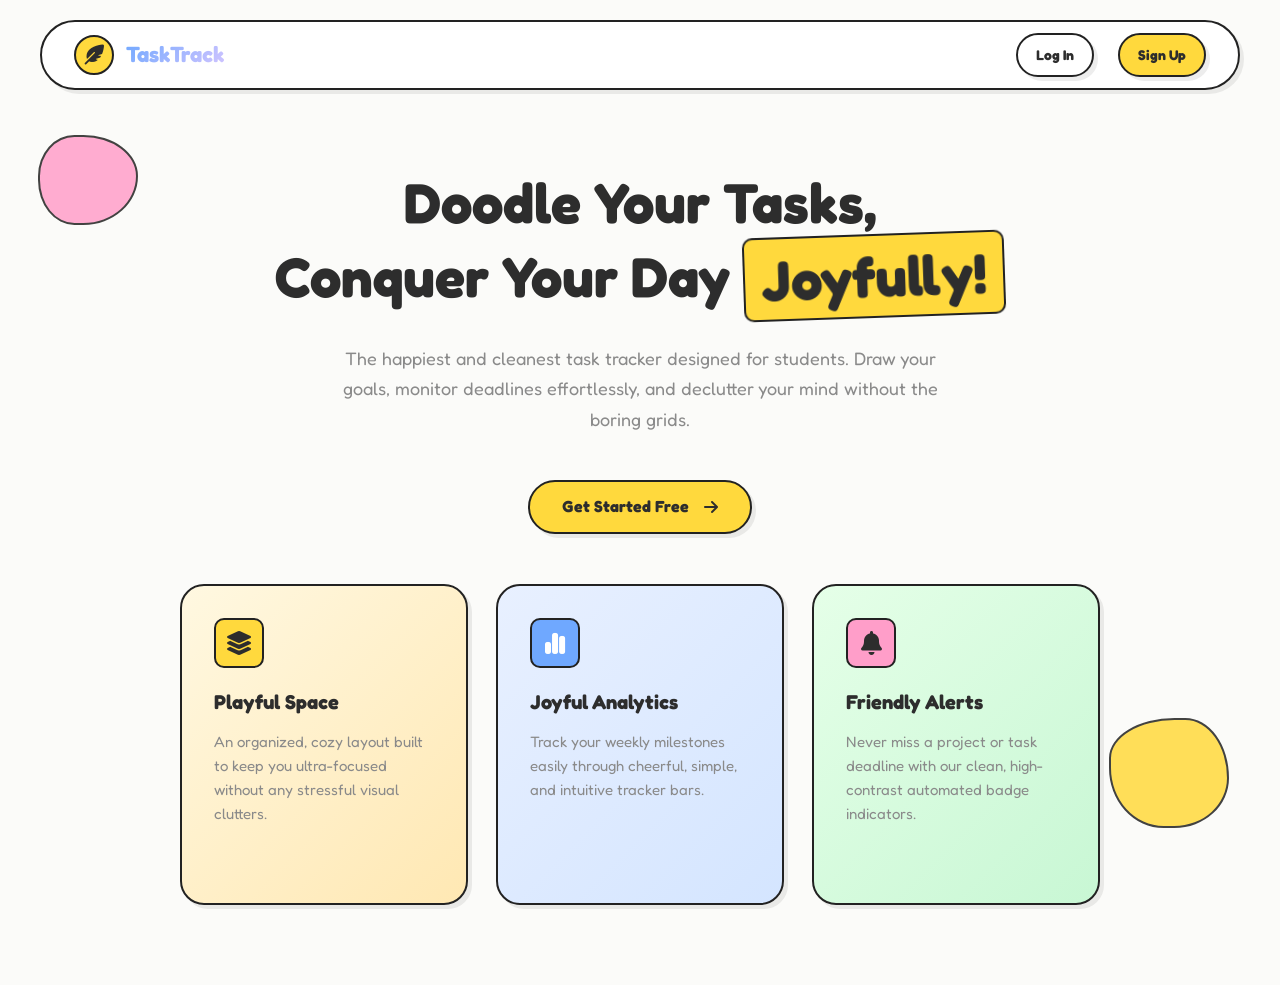
==== frontend/pages/index.html @ 994b0d19 "frontend" ====
<!DOCTYPE html>
<html lang="en">
<head>
    <meta charset="UTF-8">
    <meta name="viewport" content="width=device-width, initial-scale=1.0">
    <title>TaskTrack - Doodle Your Tasks!</title>
    <link rel="stylesheet" href="../css/style.css">
    <link rel="stylesheet" href="https://cdnjs.cloudflare.com/ajax/libs/font-awesome/6.4.0/css/all.min.css">
</head>
<body>

    <div class="bg-blob blob-1"></div>
    <div class="bg-blob blob-2"></div>

    <nav class="public-navbar">
        <a href="index.html" class="logo-container">
            <div class="logo-mark"><i class="fa-solid fa-feather-pointed"></i></div>
            <span class="logo-text">TaskTrack</span>
        </a>
        <div class="nav-right">
            <a href="login.html" class="btn btn-secondary" style="height: 44px; padding: 0 18px; font-size: 14px;">Log In</a>
            <a href="register.html" class="btn btn-primary" style="height: 44px; padding: 0 18px; font-size: 14px;">Sign Up</a>
        </div>
    </nav>

    <main class="hero-landing">
        <h1>Doodle Your Tasks,<br>Conquer Your Day <span>Joyfully!</span></h1>
        <p>The happiest and cleanest task tracker designed for students. Draw your goals, monitor deadlines effortlessly, and declutter your mind without the boring grids.</p>
        
        <a href="register.html" class="btn btn-primary" style="font-size: 16px; padding: 0 32px; height: 54px;">Get Started Free <i class="fa-solid fa-arrow-right" style="margin-left: 5px;"></i></a>

        <div class="features-grid">
            <div class="glass-container feature-box">
                <div class="icon" style="background: var(--accent-yellow);"><i class="fa-solid fa-layer-group"></i></div>
                <h3>Playful Space</h3>
                <p>An organized, cozy layout built to keep you ultra-focused without any stressful visual clutters.</p>
            </div>
            <div class="glass-container feature-box">
                <div class="icon" style="background: var(--accent-blue); color: white;"><i class="fa-solid fa-chart-simple"></i></div>
                <h3>Joyful Analytics</h3>
                <p>Track your weekly milestones easily through cheerful, simple, and intuitive tracker bars.</p>
            </div>
            <div class="glass-container feature-box">
                <div class="icon" style="background: var(--accent-pink);"><i class="fa-solid fa-bell"></i></div>
                <h3>Friendly Alerts</h3>
                <p>Never miss a project or task deadline with our clean, high-contrast automated badge indicators.</p>
            </div>
        </div>
    </main>

</body>
</html>
---- frontend/css/style.css ----
/* ==========================================================================
   TASKTRACK - SOFT & CLEAN DOODLE DESIGN SYSTEM
   ========================================================================== */
@import url('https://fonts.googleapis.com/css2?family=Fredoka:wght@400;500;600;700&display=swap');

*, *::before, *::after {
    box-sizing: border-box;
    margin: 0;
    padding: 0;
}

:root {
    /* Background - Clean Paper Aesthetic */
    --bg-main: #FBFBF9;          
    --stroke-dark: #222222;
    
    /* Pastel Color Palette - Cheerful & Soft */
    --accent-yellow: #FFD93D;    
    --accent-blue: #6FA8FF;      
    --accent-pink: #FF9EC9;      
    --accent-green: #95E8B7;     
    --accent-purple: #D4C5FF;
    --accent-peach: #FFCBA4;

    /* Text Colors */
    --text-main: #2D2D2D;
    --text-muted: #8A8A8A;
    --text-white: #FFFFFF;
    
    /* Design Tokens */
    --doodle-border: 2px solid #222222;
    --soft-shadow: 4px 4px 0px rgba(34, 34, 34, 0.08);
    --hover-shadow: 6px 6px 0px rgba(34, 34, 34, 0.12);
    --active-shadow: 1px 1px 0px rgba(34, 34, 34, 0.15);
    
    /* Spacing & Radius */
    --radius-pill: 50px;
    --radius-lg: 24px;
    --radius-md: 16px;
    --radius-sm: 10px;
    --transition: all 0.3s cubic-bezier(0.175, 0.885, 0.32, 1.275);
}

body {
    font-family: 'Fredoka', sans-serif;
    background-color: var(--bg-main);
    color: var(--text-main);
    min-height: 100vh;
    display: flex;
    flex-direction: column;
    overflow-x: hidden;
    line-height: 1.6;
}

/* Glass Container - Doodle Card */
.glass-container {
    background: #FFFFFF;
    border: var(--doodle-border);
    box-shadow: var(--soft-shadow);
    border-radius: var(--radius-lg);
    transition: var(--transition);
}

/* Background Blobs - Decorative Organic Shapes */
.bg-blob {
    position: fixed;
    border: var(--doodle-border);
    z-index: -1;
    opacity: 0.85;
    animation: floatDoodle 12s infinite alternate ease-in-out;
}
.blob-1 {
    width: 100px; height: 90px; background: var(--accent-pink);
    border-radius: 40% 60% 60% 40% / 50% 50% 60% 55%;
    top: 15%; left: 3%;
}
.blob-2 {
    width: 120px; height: 110px; background: var(--accent-yellow);
    border-radius: 60% 40% 50% 50% / 40% 60% 50% 60%;
    bottom: 8%; right: 4%;
    animation-delay: -5s;
}

@keyframes floatDoodle {
    0% { transform: translateY(0) rotate(0deg) scale(1); }
    100% { transform: translateY(-20px) rotate(8deg) scale(1.05); }
}

/* ==========================================================================
   NAVBAR - Clean Floating Style
   ========================================================================== */
.saas-navbar, .public-navbar {
    margin: 20px 40px 0 40px;
    height: 70px;
    padding: 0 32px;
    background: #FFFFFF;
    border: var(--doodle-border);
    border-radius: var(--radius-pill);
    box-shadow: var(--soft-shadow);
    display: flex;
    align-items: center;
    justify-content: space-between;
    position: relative;
    z-index: 100;
    gap: 30px;
}

.logo-container {
    display: flex;
    align-items: center;
    gap: 12px;
    text-decoration: none;
    color: var(--text-main);
    flex-shrink: 0;
}
.logo-mark {
    width: 40px; height: 40px;
    background: var(--accent-yellow);
    border: var(--doodle-border);
    border-radius: 50%;
    display: flex;
    align-items: center;
    justify-content: center;
    font-size: 20px;
    transition: var(--transition);
}
.logo-container:hover .logo-mark { transform: rotate(-10deg) scale(1.05); }
.logo-text { 
    font-size: 22px; 
    font-weight: 700; 
    color: var(--accent-blue);
    background: linear-gradient(135deg, var(--accent-blue), var(--accent-purple));
    background-clip: text;
    -webkit-background-clip: text;
    -webkit-text-fill-color: transparent;
}

.nav-right {
    display: flex;
    align-items: center;
    gap: 24px;
    margin-left: auto;
}

.nav-text-link {
    text-decoration: none;
    color: var(--text-main);
    font-size: 14px;
    font-weight: 600;
    display: flex;
    align-items: center;
    gap: 8px;
    padding: 10px 16px;
    border-radius: var(--radius-md);
    transition: var(--transition);
    border: none;
    background: transparent;
    cursor: pointer;
}
.nav-text-link:hover {
    background: #F5F4F0;
    color: var(--accent-blue);
}

.nav-links-list {
    display: flex;
    list-style: none;
    gap: 8px;
    background: #F5F4F0;
    padding: 6px;
    border-radius: var(--radius-pill);
    border: var(--doodle-border);
}
.nav-link-item a {
    text-decoration: none;
    color: var(--text-main);
    font-size: 14px;
    font-weight: 600;
    padding: 10px 20px;
    border-radius: var(--radius-pill);
    transition: var(--transition);
    display: flex;
    align-items: center;
    gap: 8px;
}
.nav-link-item.active a {
    background: var(--accent-blue);
    color: var(--text-white);
    box-shadow: 2px 2px 0px rgba(34, 34, 34, 0.1);
}
.nav-link-item a:hover:not(.active) { 
    background: rgba(34, 34, 34, 0.05); 
}

/* Action Icons */
.action-icon-btn {
    width: 40px;
    height: 40px;
    border: var(--doodle-border);
    border-radius: var(--radius-md);
    display: flex;
    align-items: center;
    justify-content: center;
    cursor: pointer;
    background: #FFF;
    transition: var(--transition);
    position: relative;
    font-size: 16px;
}
.action-icon-btn:hover { 
    background: #F5F4F0;
    box-shadow: 2px 2px 0px rgba(34, 34, 34, 0.08);
}
.notification-dot {
    width: 8px;
    height: 8px;
    background: var(--accent-pink);
    border-radius: 50%;
    position: absolute;
    top: 6px;
    right: 6px;
    border: 1px solid #FFF;
}

/* ==========================================================================
   HERO LANDING PAGE
   ========================================================================== */
.hero-landing {
    flex: 1;
    display: flex;
    flex-direction: column;
    align-items: center;
    justify-content: center;
    text-align: center;
    padding: 80px 40px;
    max-width: 1000px;
    margin: 0 auto;
}
.hero-landing h1 {
    font-size: 56px;
    font-weight: 700;
    line-height: 1.15;
    margin-bottom: 24px;
    color: var(--text-main);
}
.hero-landing h1 span {
    background: var(--accent-yellow);
    padding: 8px 16px;
    border-radius: var(--radius-sm);
    border: var(--doodle-border);
    display: inline-block;
    transform: rotate(-2deg);
    transition: var(--transition);
}
.hero-landing h1 span:hover { transform: rotate(0deg) scale(1.05); }
.hero-landing p {
    font-size: 18px;
    color: var(--text-muted);
    max-width: 620px;
    margin-bottom: 45px;
    line-height: 1.7;
}

.features-grid {
    display: grid;
    grid-template-columns: repeat(3, 1fr);
    gap: 28px;
    width: 100%;
    margin-top: 50px;
}
.feature-box {
    padding: 32px;
    text-align: left;
    border-radius: var(--radius-lg);
    border: var(--doodle-border);
    transition: var(--transition);
}
.feature-box:nth-child(1) { background: linear-gradient(135deg, #FFF8E1 0%, #FFE8B3 100%); }
.feature-box:nth-child(2) { background: linear-gradient(135deg, #E8F0FF 0%, #D4E5FF 100%); }
.feature-box:nth-child(3) { background: linear-gradient(135deg, #E5FFE8 0%, #C8F7D4 100%); }

.feature-box:hover {
    transform: translateY(-6px);
    box-shadow: 6px 6px 0px rgba(34, 34, 34, 0.12);
}

.feature-box .icon {
    width: 50px;
    height: 50px;
    background: #FFF;
    border: var(--doodle-border);
    border-radius: var(--radius-sm);
    display: flex;
    align-items: center;
    justify-content: center;
    font-size: 24px;
    margin-bottom: 18px;
}
.feature-box h3 {
    font-size: 20px;
    font-weight: 700;
    margin-bottom: 12px;
    color: var(--text-main);
}
.feature-box p {
    font-size: 15px;
    color: var(--text-muted);
    line-height: 1.6;
}

/* ==========================================================================
   AUTH LAYOUT - Login & Register
   ========================================================================== */
.auth-wrapper {
    flex: 1;
    display: flex;
    align-items: center;
    justify-content: center;
    padding: 40px 20px;
}
.auth-card {
    width: 100%;
    max-width: 480px;
    padding: 50px 40px;
    background: #FFF;
    border-radius: var(--radius-lg);
    border: var(--doodle-border);
    box-shadow: var(--soft-shadow);
}
.auth-header {
    margin-bottom: 32px;
    text-align: center;
}
.auth-header h2 {
    font-size: 32px;
    font-weight: 700;
    margin-bottom: 8px;
    color: var(--text-main);
}
.auth-header p {
    color: var(--text-muted);
    font-size: 15px;
    line-height: 1.5;
}

.form-group {
    margin-bottom: 24px;
    text-align: left;
    position: relative;
}
.form-group label {
    display: block;
    font-weight: 600;
    margin-bottom: 10px;
    font-size: 15px;
    color: var(--text-main);
}

.input-control {
    width: 100%;
    height: 50px;
    padding: 0 16px;
    background: #FFF;
    border: var(--doodle-border);
    border-radius: var(--radius-md);
    font-family: inherit;
    font-size: 15px;
    font-weight: 500;
    outline: none;
    transition: var(--transition);
    color: var(--text-main);
}
.input-control::placeholder {
    color: var(--text-muted);
    opacity: 0.7;
}
.input-control:focus {
    background: #FFFBF5;
    box-shadow: 0 0 0 3px rgba(107, 168, 255, 0.1), var(--soft-shadow);
}
.input-control:disabled {
    background: #F5F4F0;
    cursor: not-allowed;
    color: var(--text-muted);
}

select.input-control {
    appearance: none;
    background-image: url("data:image/svg+xml;charset=UTF-8,%3csvg xmlns='http://www.w3.org/2000/svg' viewBox='0 0 24 24' fill='none' stroke='currentColor' stroke-width='2' stroke-linecap='round' stroke-linejoin='round'%3e%3cpolyline points='6 9 12 15 18 9'%3e%3c/polyline%3e%3c/svg%3e");
    background-repeat: no-repeat;
    background-position: right 12px center;
    background-size: 20px;
    padding-right: 40px;
    cursor: pointer;
    color: var(--text-main);
}
select.input-control option {
    background: #FFF;
    color: var(--text-main);
    padding: 8px 12px;
}
select.input-control option:hover {
    background: var(--accent-yellow);
}

.input-wrapper {
    position: relative;
    display: flex;
    align-items: center;
}
.input-wrapper i {
    position: absolute;
    left: 16px;
    color: var(--text-muted);
    font-size: 16px;
    pointer-events: none;
}
.with-icon .input-control {
    padding-left: 45px;
}

.auth-footer {
    margin-top: 28px;
    text-align: center;
    font-size: 14px;
    color: var(--text-muted);
}
.auth-footer a {
    color: var(--accent-blue);
    text-decoration: none;
    font-weight: 700;
    transition: var(--transition);
}
.auth-footer a:hover {
    color: var(--accent-pink);
    text-decoration: underline;
}

/* ==========================================================================
   WORKSPACE & DASHBOARD LAYOUT
   ========================================================================== */
.workspace {
    flex: 1;
    padding: 40px;
    max-width: 1400px;
    width: 100%;
    margin: 0 auto;
}

.dashboard-header {
    display: flex;
    align-items: center;
    justify-content: space-between;
    margin-bottom: 40px;
    gap: 30px;
}
.dashboard-header h1 {
    font-size: 36px;
    font-weight: 700;
    color: var(--text-main);
    margin-bottom: 8px;
}
.dashboard-header p {
    font-size: 16px;
    color: var(--text-muted);
}

.search-section {
    margin-bottom: 40px;
}
.search-section .search-bar-wrapper {
    max-width: 100%;
}

.tasks-section {
    margin-top: 50px;
}
.section-title {
    font-size: 22px;
    font-weight: 700;
    color: var(--text-main);
    margin-bottom: 24px;
}

.empty-state {
    text-align: center;
    padding: 80px 40px;
    background: #F5F4F0;
    border-radius: var(--radius-lg);
    border: 2px dashed #DDD;
}
.empty-state i {
    font-size: 64px;
    color: var(--text-muted);
    margin-bottom: 20px;
    opacity: 0.5;
}
.empty-state h3 {
    font-size: 24px;
    color: var(--text-main);
    margin-bottom: 10px;
}
.empty-state p {
    color: var(--text-muted);
    margin-bottom: 30px;
    font-size: 15px;
}

.metrics-grid {
    display: grid;
    grid-template-columns: repeat(4, 1fr);
    gap: 22px;
    margin-bottom: 45px;
}
.metric-card {
    padding: 28px;
    display: flex;
    align-items: center;
    gap: 18px;
    border-radius: var(--radius-lg);
    border: var(--doodle-border);
    transition: var(--transition);
    background: #FFF;
}
.metric-card:hover {
    transform: translateY(-4px);
    box-shadow: var(--hover-shadow);
}
.metric-card:nth-child(1) { background: linear-gradient(135deg, #FFF8E1, #FFE8B3); }
.metric-card:nth-child(2) { background: linear-gradient(135deg, #E8F0FF, #D4E5FF); }
.metric-card:nth-child(3) { background: linear-gradient(135deg, #FFE3EC, #FFCCE0); }
.metric-card:nth-child(4) { background: linear-gradient(135deg, #E5FFE8, #C8F7D4); }

.metric-icon {
    width: 56px;
    height: 56px;
    background: rgba(255, 255, 255, 0.9);
    border: var(--doodle-border);
    border-radius: var(--radius-sm);
    display: flex;
    align-items: center;
    justify-content: center;
    font-size: 26px;
    flex-shrink: 0;
    transition: var(--transition);
}
.metric-card:hover .metric-icon {
    transform: scale(1.08) rotate(-5deg);
}
.metric-info h3 {
    font-size: 28px;
    font-weight: 700;
    line-height: 1;
    color: var(--text-main);
}
.metric-info p {
    font-size: 13px;
    color: var(--text-muted);
    margin-top: 6px;
    font-weight: 500;
}

/* Task Streams UI */
.task-list-grid {
    display: flex;
    flex-direction: column;
    gap: 16px;
}
.task-card {
    padding: 24px 28px;
    display: flex;
    align-items: center;
    justify-content: space-between;
    background: #FFF;
    border-radius: var(--radius-lg);
    border: var(--doodle-border);
    transition: var(--transition);
}
.task-card:hover {
    box-shadow: var(--hover-shadow);
    transform: translateY(-2px);
}
.task-card.completed {
    opacity: 0.7;
    background: #F9FFF7;
}
.task-card.completed .task-meta-details h3 {
    text-decoration: line-through;
    color: var(--text-muted);
}

.task-main-info {
    display: flex;
    align-items: center;
    gap: 16px;
    flex: 1;
}

.checkbox-container {
    display: flex;
    align-items: center;
    cursor: pointer;
    flex-shrink: 0;
}
.checkbox-container input {
    display: none;
}
.checkmark {
    width: 28px;
    height: 28px;
    border: var(--doodle-border);
    border-radius: 8px;
    background: #FFF;
    display: inline-flex;
    align-items: center;
    justify-content: center;
    position: relative;
    transition: var(--transition);
}
.checkbox-container:hover .checkmark {
    box-shadow: 2px 2px 0px rgba(34, 34, 34, 0.1);
}
.checkbox-container input:checked ~ .checkmark {
    background: var(--accent-green);
    border-color: var(--accent-green);
    transform: scale(0.95);
}
.checkbox-container input:checked ~ .checkmark::after {
    content: '✓';
    color: #FFF;
    font-size: 16px;
    font-weight: 700;
}

.task-meta-details {
    flex: 1;
}
.task-meta-details h3 {
    font-size: 16px;
    font-weight: 700;
    margin-bottom: 6px;
    color: var(--text-main);
}
.task-subject {
    font-size: 12px;
    background: #F5F4F0;
    border: var(--doodle-border);
    padding: 4px 12px;
    border-radius: var(--radius-pill);
    font-weight: 600;
    display: inline-block;
    margin-top: 4px;
    color: var(--text-muted);
}

.task-badges {
    display: flex;
    gap: 10px;
    align-items: center;
}
.badge {
    padding: 6px 14px;
    border: var(--doodle-border);
    border-radius: var(--radius-pill);
    font-size: 12px;
    font-weight: 700;
    transition: var(--transition);
    white-space: nowrap;
}
.badge:hover {
    transform: scale(1.08);
}
.badge-high {
    background: var(--accent-pink);
    color: #FFF;
}
.badge-medium {
    background: var(--accent-yellow);
    color: #2D2D2D;
}
.badge-low {
    background: var(--accent-green);
    color: #FFF;
}
.badge-ip {
    background: var(--accent-blue);
    color: #FFF;
}

/* Profile Dropdown */
.profile-dropdown-wrapper {
    position: relative;
    flex-shrink: 0;
}
.profile-menu-trigger {
    border: var(--doodle-border);
    border-radius: 50%;
    overflow: hidden;
    display: flex;
    cursor: pointer;
    transition: var(--transition);
    background: transparent;
    padding: 0;
    width: 42px;
    height: 42px;
}
.profile-menu-trigger:hover {
    box-shadow: 2px 2px 0px rgba(34, 34, 34, 0.08);
    transform: scale(1.05);
}
.user-avatar-circle {
    width: 42px;
    height: 42px;
    object-fit: cover;
}
.profile-dropdown-card {
    position: absolute;
    top: 60px;
    right: 0;
    width: 260px;
    padding: 20px;
    background: #FFF;
    border: var(--doodle-border);
    border-radius: var(--radius-md);
    box-shadow: var(--soft-shadow);
    opacity: 0;
    pointer-events: none;
    transition: var(--transition);
    z-index: 500;
}
.profile-dropdown-card.active {
    opacity: 1;
    pointer-events: auto;
    transform: translateY(8px);
    box-shadow: var(--hover-shadow);
}
.mini-profile-identity {
    padding-bottom: 14px;
    border-bottom: var(--doodle-border);
    margin-bottom: 14px;
}
.mini-profile-identity h4 {
    font-size: 15px;
    font-weight: 700;
    margin-bottom: 4px;
    color: var(--text-main);
}
.mini-profile-identity p {
    font-size: 13px;
    color: var(--text-muted);
}
.dropdown-action-links {
    list-style: none;
}
.dropdown-action-links li {
    margin-bottom: 8px;
}
.dropdown-action-links li:last-child {
    margin-bottom: 0;
}
.dropdown-action-links a {
    text-decoration: none;
    color: var(--text-main);
    font-size: 14px;
    display: flex;
    align-items: center;
    gap: 10px;
    padding: 10px 12px;
    font-weight: 500;
    border-radius: 8px;
    transition: var(--transition);
}
.dropdown-action-links a:hover {
    background: #F5F4F0;
    color: var(--accent-blue);
}
.dropdown-action-links .logout-item a {
    color: #E64980;
}
.dropdown-action-links .logout-item a:hover {
    background: rgba(230, 73, 128, 0.1);
    color: #D43070;
}

/* Profile Settings */
.profile-card {
    max-width: 700px;
}

.profile-avatar-section {
    text-align: center;
    margin-bottom: 20px;
}

.profile-avatar-large {
    width: 120px;
    height: 120px;
    border-radius: 50%;
    border: 3px solid var(--doodle-border);
    background: var(--accent-yellow);
    box-shadow: var(--soft-shadow);
    object-fit: cover;
}
.form-page-header {
    margin-bottom: 40px;
}
.form-page-header h1 {
    font-size: 32px;
    font-weight: 700;
    color: var(--text-main);
    margin-bottom: 8px;
    display: flex;
    align-items: center;
    gap: 12px;
}
.form-page-header p {
    font-size: 15px;
    color: var(--text-muted);
}

.form-container {
    max-width: 700px;
}

.task-form {
    background: #FFF;
    border: var(--doodle-border);
    border-radius: var(--radius-lg);
    padding: 40px;
    box-shadow: var(--soft-shadow);
}

.form-section {
    margin-bottom: 32px;
}
.form-section:last-of-type {
    margin-bottom: 24px;
}

.form-group label {
    display: flex;
    align-items: center;
    gap: 6px;
    font-weight: 700;
    margin-bottom: 12px;
    font-size: 15px;
    color: var(--text-main);
}

.label-text {
    font-weight: 700;
}

.label-required {
    color: var(--accent-pink);
    font-weight: 700;
}

.form-hint {
    font-size: 13px;
    color: var(--text-muted);
    margin-top: 8px;
    font-weight: 400;
}

.form-divider {
    height: 1px;
    background: #EEE;
    margin: 32px 0;
}

.form-actions {
    display: flex;
    align-items: center;
    justify-content: space-between;
    gap: 16px;
}

.form-actions-right {
    display: flex;
    align-items: center;
    gap: 16px;
}

/* ==========================================================================
   UI KIT - BUTTONS (Bouncy & Tactile)
   ========================================================================== */
.btn {
    display: inline-flex;
    align-items: center;
    justify-content: center;
    gap: 10px;
    height: 50px;
    padding: 0 28px;
    border-radius: var(--radius-pill);
    font-family: inherit;
    font-size: 15px;
    font-weight: 700;
    border: var(--doodle-border);
    cursor: pointer;
    box-shadow: var(--soft-shadow);
    transition: var(--transition);
    text-decoration: none;
    user-select: none;
}

.btn-primary {
    background: var(--accent-yellow);
    color: var(--text-main);
}
.btn-primary:hover {
    background: #FFE066;
}

.btn-secondary {
    background: #FFFFFF;
    color: var(--text-main);
}
.btn-secondary:hover {
    background: #F5F4F0;
}

.btn-danger {
    background: var(--accent-pink);
    color: #FFF;
}
.btn-danger:hover {
    background: #FFB3D9;
}

.btn-lg {
    height: 54px;
    padding: 0 32px;
    font-size: 16px;
}

.btn-sm {
    height: 40px;
    padding: 0 20px;
    font-size: 13px;
}

.btn:hover {
    transform: translate(-3px, -3px);
    box-shadow: var(--hover-shadow);
}

.btn:active {
    transform: translate(1px, 1px);
    box-shadow: var(--active-shadow);
}

.btn:disabled {
    opacity: 0.5;
    cursor: not-allowed;
    transform: none;
}

/* FAB Button */
.fab-trigger {
    position: fixed;
    bottom: 40px;
    right: 40px;
    width: 60px;
    height: 60px;
    border-radius: 50%;
    background: var(--accent-yellow);
    color: var(--text-main);
    display: flex;
    align-items: center;
    justify-content: center;
    border: var(--doodle-border);
    box-shadow: var(--soft-shadow);
    text-decoration: none;
    font-size: 24px;
    transition: var(--transition);
    z-index: 99;
}
.fab-trigger:hover {
    transform: scale(1.12) rotate(90deg);
    box-shadow: var(--hover-shadow);
}

/* ==========================================================================
   RESPONSIVE MEDIA QUERIES
   ========================================================================== */
@media (max-width: 1024px) {
    .metrics-grid {
        grid-template-columns: repeat(2, 1fr);
    }
}

@media (max-width: 768px) {
    .saas-navbar, .public-navbar {
        margin: 15px 20px 0 20px;
        padding: 0 18px;
        height: 65px;
        flex-wrap: wrap;
        gap: 15px;
    }
    
    .nav-right {
        gap: 12px;
    }
    
    .logo-text {
        font-size: 18px;
    }
    
    .dashboard-header {
        flex-direction: column;
        align-items: flex-start;
        margin-bottom: 30px;
    }
    
    .dashboard-header h1 {
        font-size: 28px;
    }
    
    .hero-landing {
        padding: 60px 30px;
    }
    
    .hero-landing h1 {
        font-size: 36px;
    }
    
    .hero-landing p {
        font-size: 16px;
    }
    
    .features-grid {
        grid-template-columns: 1fr;
        gap: 20px;
        margin-top: 35px;
    }
    
    .workspace {
        padding: 25px 20px;
    }
    
    .search-section {
        margin-bottom: 30px;
    }
    
    .metrics-grid {
        grid-template-columns: repeat(2, 1fr);
        gap: 16px;
        margin-bottom: 30px;
    }
    
    .task-card {
        flex-direction: column;
        align-items: flex-start;
        gap: 18px;
        padding: 20px;
    }
    
    .task-badges {
        width: 100%;
        justify-content: flex-start;
        flex-wrap: wrap;
    }
    
    .auth-card {
        padding: 40px 28px;
    }
    
    .auth-header h2 {
        font-size: 26px;
    }
    
    .fab-trigger {
        bottom: 30px;
        right: 30px;
        width: 56px;
        height: 56px;
        font-size: 20px;
    }
    
    .form-page-header h1 {
        font-size: 26px;
    }
    
    .task-form {
        padding: 30px;
    }
    
    .form-section {
        margin-bottom: 24px;
    }
    
    .form-actions {
        flex-direction: column-reverse;
    }
    
    .form-actions-right {
        width: 100%;
        flex-direction: column;
    }
    
    .form-actions .btn {
        width: 100%;
    }
}

@media (max-width: 480px) {
    .saas-navbar, .public-navbar {
        margin: 12px 15px 0 15px;
        padding: 0 12px;
        height: 60px;
    }
    
    .nav-links-list {
        display: none;
    }
    
    .nav-text-link {
        display: none;
    }
    
    .hero-landing {
        padding: 50px 20px;
    }
    
    .hero-landing h1 {
        font-size: 28px;
        margin-bottom: 16px;
    }
    
    .hero-landing p {
        font-size: 14px;
        margin-bottom: 28px;
    }
    
    .dashboard-header {
        flex-direction: column;
        align-items: stretch;
    }
    
    .dashboard-header h1 {
        font-size: 24px;
    }
    
    .workspace {
        padding: 20px 16px;
    }
    
    .metrics-grid {
        grid-template-columns: 1fr;
    }
    
    .metric-card {
        padding: 20px;
    }
    
    .task-card {
        padding: 18px;
    }
    
    .badge {
        padding: 4px 10px;
        font-size: 11px;
    }
    
    .empty-state {
        padding: 60px 20px;
    }
}
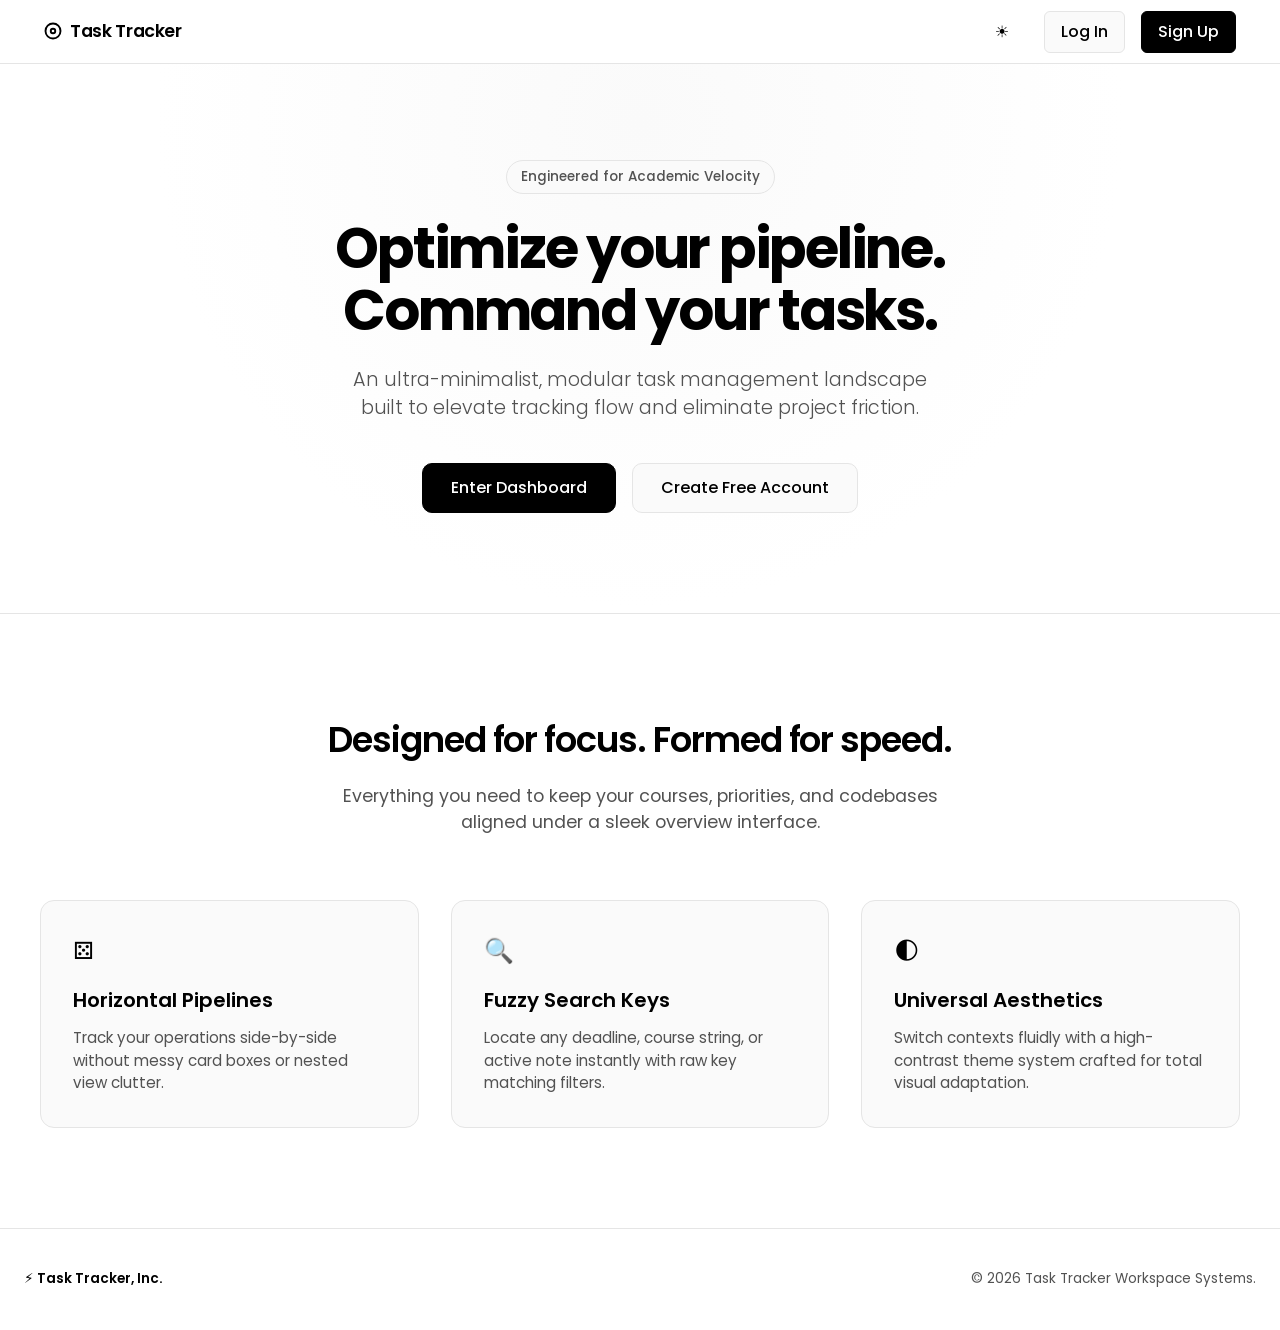
==== commit 2e7347d2: "update fe" ====
--- a/frontend/pages/index.html
+++ b/frontend/pages/index.html
@@ -1,52 +1,74 @@
 <!DOCTYPE html>
-<html lang="en">
+<html lang="en" data-theme="light">
 <head>
     <meta charset="UTF-8">
     <meta name="viewport" content="width=device-width, initial-scale=1.0">
-    <title>TaskTrack - Doodle Your Tasks!</title>
+    <title>Task Tracker — Navigate Your Academic Milestones</title>
+    <link rel="preconnect" href="https://fonts.googleapis.com">
+    <link rel="preconnect" href="https://fonts.gstatic.com" crossorigin>
+    <link href="https://fonts.googleapis.com/css2?family=Poppins:wght@300;400;500;600;700&display=swap" rel="stylesheet">
     <link rel="stylesheet" href="../css/style.css">
-    <link rel="stylesheet" href="https://cdnjs.cloudflare.com/ajax/libs/font-awesome/6.4.0/css/all.min.css">
 </head>
 <body>
-
-    <div class="bg-blob blob-1"></div>
-    <div class="bg-blob blob-2"></div>
-
-    <nav class="public-navbar">
-        <a href="index.html" class="logo-container">
-            <div class="logo-mark"><i class="fa-solid fa-feather-pointed"></i></div>
-            <span class="logo-text">TaskTrack</span>
-        </a>
-        <div class="nav-right">
-            <a href="login.html" class="btn btn-secondary" style="height: 44px; padding: 0 18px; font-size: 14px;">Log In</a>
-            <a href="register.html" class="btn btn-primary" style="height: 44px; padding: 0 18px; font-size: 14px;">Sign Up</a>
+    <nav class="navbar">
+        <div class="nav-container">
+            <a href="index.html" class="app-logo">
+                <svg class="logo-icon" viewBox="0 0 24 24" fill="none" stroke="currentColor" stroke-width="2.5"><path d="M12 22c5.523 0 10-4.477 10-10S17.523 2 12 2 2 6.477 2 12s4.477 10 10 10z"/><circle cx="12" cy="12" r="3"/></svg>
+                Task Tracker
+            </a>
+            <div class="nav-links" style="align-items: center; display: flex; gap: 16px;">
+                <button class="nav-action-btn" id="theme-toggle-btn" title="Toggle Theme" style="margin-right: 8px;">☀️</button>
+                <a href="login.html" class="btn-secondary">Log In</a>
+                <a href="register.html" class="btn-primary">Sign Up</a>
+            </div>
         </div>
     </nav>
 
-    <main class="hero-landing">
-        <h1>Doodle Your Tasks,<br>Conquer Your Day <span>Joyfully!</span></h1>
-        <p>The happiest and cleanest task tracker designed for students. Draw your goals, monitor deadlines effortlessly, and declutter your mind without the boring grids.</p>
-        
-        <a href="register.html" class="btn btn-primary" style="font-size: 16px; padding: 0 32px; height: 54px;">Get Started Free <i class="fa-solid fa-arrow-right" style="margin-left: 5px;"></i></a>
-
-        <div class="features-grid">
-            <div class="glass-container feature-box">
-                <div class="icon" style="background: var(--accent-yellow);"><i class="fa-solid fa-layer-group"></i></div>
-                <h3>Playful Space</h3>
-                <p>An organized, cozy layout built to keep you ultra-focused without any stressful visual clutters.</p>
-            </div>
-            <div class="glass-container feature-box">
-                <div class="icon" style="background: var(--accent-blue); color: white;"><i class="fa-solid fa-chart-simple"></i></div>
-                <h3>Joyful Analytics</h3>
-                <p>Track your weekly milestones easily through cheerful, simple, and intuitive tracker bars.</p>
-            </div>
-            <div class="glass-container feature-box">
-                <div class="icon" style="background: var(--accent-pink);"><i class="fa-solid fa-bell"></i></div>
-                <h3>Friendly Alerts</h3>
-                <p>Never miss a project or task deadline with our clean, high-contrast automated badge indicators.</p>
+    <header class="hero-section">
+        <div class="hero-container">
+            <div class="hero-badge">Engineered for Academic Velocity</div>
+            <h1 class="hero-title">Optimize your pipeline. Command your tasks.</h1>
+            <p class="hero-subtitle">An ultra-minimalist, modular task management landscape built to elevate tracking flow and eliminate project friction.</p>
+            <div class="hero-actions">
+                <a href="dashboard.html" class="btn-primary btn-large">Enter Dashboard</a>
+                <a href="register.html" class="btn-secondary btn-large">Create Free Account</a>
             </div>
         </div>
-    </main>
+    </header>
 
+    <section class="features-section">
+        <div class="section-container">
+            <header class="section-header">
+                <h2 class="section-title">Designed for focus. Formed for speed.</h2>
+                <p class="section-subtitle">Everything you need to keep your courses, priorities, and codebases aligned under a sleek overview interface.</p>
+            </header>
+            <div class="features-grid">
+                <div class="feature-card">
+                    <div class="feature-icon">⚄</div>
+                    <h3 class="feature-title">Horizontal Pipelines</h3>
+                    <p class="feature-text">Track your operations side-by-side without messy card boxes or nested view clutter.</p>
+                </div>
+                <div class="feature-card">
+                    <div class="feature-icon">🔍</div>
+                    <h3 class="feature-title">Fuzzy Search Keys</h3>
+                    <p class="feature-text">Locate any deadline, course string, or active note instantly with raw key matching filters.</p>
+                </div>
+                <div class="feature-card">
+                    <div class="feature-icon">🌓</div>
+                    <h3 class="feature-title">Universal Aesthetics</h3>
+                    <p class="feature-text">Switch contexts fluidly with a high-contrast theme system crafted for total visual adaptation.</p>
+                </div>
+            </div>
+        </div>
+    </section>
+
+    <footer class="main-footer">
+        <div class="footer-container">
+            <div class="footer-logo">⚡ Task Tracker, Inc.</div>
+            <p class="footer-copyright">&copy; 2026 Task Tracker Workspace Systems.</p>
+        </div>
+    </footer>
+
+    <script src="../js/app.js"></script>
 </body>
 </html>
--- a/frontend/css/style.css
+++ b/frontend/css/style.css
@@ -1,1169 +1,447 @@
 /* ==========================================================================
-   TASKTRACK - SOFT & CLEAN DOODLE DESIGN SYSTEM
-   ========================================================================== */
-@import url('https://fonts.googleapis.com/css2?family=Fredoka:wght@400;500;600;700&display=swap');
-
-*, *::before, *::after {
+   COLOR ARCHITECTURE & VARIABLES (Universal Aesthetic Engine)
+   ========================================================================== */
+:root {
+    --font-primary: 'Poppins', system-ui, -apple-system, sans-serif;
+    color-scheme: light; /* Membantu browser menyelaraskan input bawaan */
+    
+    /* Light Mode */
+    --bg-main: #FFFFFF;
+    --bg-surface: #FAFAFA;
+    --text-main: #000000;
+    --text-secondary: #525252;
+    --border-color: #E5E5E5;
+    --accent-color: #000000;
+    --accent-contrast: #FFFFFF;
+    --danger-color: #DE350B;
+    
+    --lane-pending-indicator: #FFC043;
+    --lane-completed-indicator: #00CC66;
+
+    --shadow-sm: 0 1px 2px rgba(0,0,0,0.05);
+    --shadow-md: 0 4px 12px rgba(0,0,0,0.05);
+    --shadow-lg: 0 12px 32px rgba(0,0,0,0.08);
+    --radius-sm: 6px;
+    --radius-md: 10px;
+    --radius-lg: 14px;
+    --transition: all 0.2s cubic-bezier(0.16, 1, 0.3, 1);
+}
+
+[data-theme="dark"] {
+    color-scheme: dark; /* FIX: Ikon Kalender & Teks Input Otomatis Jadi Putih di Dark Mode */
+    
+    /* Dark Mode (Linear Black Style) */
+    --bg-main: #000000;
+    --bg-surface: #0A0A0A;
+    --text-main: #FFFFFF;
+    --text-secondary: #A1A1AA;
+    --border-color: rgba(255,255,255,0.08);
+    --accent-color: #FFFFFF;
+    --accent-contrast: #000000;
+    
+    --shadow-sm: 0 1px 2px rgba(0,0,0,0.5);
+    --shadow-md: 0 4px 16px rgba(0,0,0,0.4);
+    --shadow-lg: 0 16px 40px rgba(0,0,0,0.6);
+}
+
+/* ==========================================================================
+   BASE & LAYOUT STYLES
+   ========================================================================== */
+* {
     box-sizing: border-box;
     margin: 0;
     padding: 0;
 }
 
-:root {
-    /* Background - Clean Paper Aesthetic */
-    --bg-main: #FBFBF9;          
-    --stroke-dark: #222222;
-    
-    /* Pastel Color Palette - Cheerful & Soft */
-    --accent-yellow: #FFD93D;    
-    --accent-blue: #6FA8FF;      
-    --accent-pink: #FF9EC9;      
-    --accent-green: #95E8B7;     
-    --accent-purple: #D4C5FF;
-    --accent-peach: #FFCBA4;
-
-    /* Text Colors */
-    --text-main: #2D2D2D;
-    --text-muted: #8A8A8A;
-    --text-white: #FFFFFF;
-    
-    /* Design Tokens */
-    --doodle-border: 2px solid #222222;
-    --soft-shadow: 4px 4px 0px rgba(34, 34, 34, 0.08);
-    --hover-shadow: 6px 6px 0px rgba(34, 34, 34, 0.12);
-    --active-shadow: 1px 1px 0px rgba(34, 34, 34, 0.15);
-    
-    /* Spacing & Radius */
-    --radius-pill: 50px;
-    --radius-lg: 24px;
-    --radius-md: 16px;
-    --radius-sm: 10px;
-    --transition: all 0.3s cubic-bezier(0.175, 0.885, 0.32, 1.275);
-}
-
 body {
-    font-family: 'Fredoka', sans-serif;
+    font-family: var(--font-primary);
     background-color: var(--bg-main);
     color: var(--text-main);
-    min-height: 100vh;
-    display: flex;
-    flex-direction: column;
-    overflow-x: hidden;
-    line-height: 1.6;
-}
-
-/* Glass Container - Doodle Card */
-.glass-container {
-    background: #FFFFFF;
-    border: var(--doodle-border);
-    box-shadow: var(--soft-shadow);
+    line-height: 1.5;
+    -webkit-font-smoothing: antialiased;
+    transition: background-color 0.3s ease, color 0.3s ease, border-color 0.3s ease;
+}
+
+a {
+    color: inherit;
+    text-decoration: none;
+}
+
+button, input, select, textarea {
+    font-family: inherit;
+    font-size: inherit;
+    color: inherit;
+    background: none;
+    border: none;
+}
+
+/* Back Link Chevron */
+.back-dashboard-link {
+    font-size: 0.875rem;
+    font-weight: 500;
+    color: var(--text-secondary);
+    transition: var(--transition);
+    display: inline-flex;
+    align-items: center;
+}
+.back-dashboard-link:hover {
+    color: var(--text-main);
+    transform: translateX(-2px);
+}
+
+/* Utilities Buttons */
+.btn-primary {
+    background-color: var(--accent-color);
+    color: var(--accent-contrast);
+    padding: 8px 16px;
+    border-radius: var(--radius-sm);
+    font-weight: 500;
+    cursor: pointer;
+    display: inline-flex;
+    align-items: center;
+    justify-content: center;
+    transition: var(--transition);
+    border: 1px solid var(--accent-color);
+}
+
+.btn-primary:hover { opacity: 0.9; transform: translateY(-0.5px); }
+
+.btn-secondary {
+    background-color: var(--bg-surface);
+    color: var(--text-main);
+    padding: 8px 16px;
+    border-radius: var(--radius-sm);
+    font-weight: 500;
+    cursor: pointer;
+    display: inline-flex;
+    align-items: center;
+    justify-content: center;
+    transition: var(--transition);
+    border: 1px solid var(--border-color);
+}
+
+.btn-secondary:hover { background-color: var(--bg-main); border-color: var(--text-main); }
+.btn-danger-text { color: var(--danger-color); font-weight: 500; cursor: pointer; padding: 8px 0; }
+.btn-large { padding: 12px 28px; border-radius: var(--radius-md); font-size: 1rem; }
+.btn-full { width: 100%; }
+
+/* ==========================================================================
+   LANDING PAGE STRUCTURE
+   ========================================================================== */
+.navbar {
+    position: fixed;
+    top: 0;
+    left: 0;
+    width: 100%;
+    height: 64px;
+    background-color: var(--bg-main);
+    border-bottom: 1px solid var(--border-color);
+    z-index: 100;
+}
+
+.nav-container {
+    max-width: 1240px;
+    height: 100%;
+    margin: 0 auto;
+    padding: 0 24px;
+    display: flex;
+    align-items: center;
+    justify-content: space-between;
+}
+
+.nav-logo { font-weight: 600; font-size: 1.1rem; letter-spacing: -0.02em; }
+.nav-links { display: flex; gap: 12px; }
+
+.hero-section {
+    padding: 160px 24px 100px;
+    text-align: center;
+    background: radial-gradient(circle at 50% 20%, var(--bg-surface) 0%, var(--bg-main) 60%);
+}
+
+.hero-container { max-width: 800px; margin: 0 auto; }
+.hero-badge {
+    display: inline-block;
+    padding: 6px 14px;
+    background-color: var(--bg-surface);
+    border: 1px solid var(--border-color);
+    border-radius: 100px;
+    font-size: 0.85rem;
+    font-weight: 500;
+    color: var(--text-secondary);
+    margin-bottom: 24px;
+}
+
+.hero-title { font-size: 3.5rem; font-weight: 700; line-height: 1.1; letter-spacing: -0.04em; margin-bottom: 24px; }
+.hero-subtitle { font-size: 1.2rem; color: var(--text-secondary); max-width: 600px; margin: 0 auto 40px; font-weight: 300; }
+.hero-actions { display: flex; justify-content: center; gap: 16px; }
+
+.features-section { padding: 100px 24px; border-top: 1px solid var(--border-color); }
+.section-container { max-width: 1200px; margin: 0 auto; }
+.section-header { text-align: center; margin-bottom: 64px; }
+.section-title { font-size: 2.2rem; font-weight: 600; letter-spacing: -0.03em; margin-bottom: 16px; }
+.section-subtitle { font-size: 1.1rem; color: var(--text-secondary); max-width: 600px; margin: 0 auto; }
+.features-grid { display: grid; grid-template-columns: repeat(auto-fit, minmax(300px, 1fr)); gap: 32px; }
+.feature-card { background-color: var(--bg-surface); border: 1px solid var(--border-color); border-radius: var(--radius-lg); padding: 32px; transition: var(--transition); }
+.feature-card:hover { transform: translateY(-4px); box-shadow: var(--shadow-md); border-color: var(--text-main); }
+.feature-icon { font-size: 1.5rem; margin-bottom: 16px; }
+.feature-title { font-size: 1.25rem; font-weight: 600; margin-bottom: 12px; }
+.feature-text { color: var(--text-secondary); font-size: 0.95rem; }
+
+.main-footer { padding: 40px 24px; border-top: 1px solid var(--border-color); font-size: 0.85rem; color: var(--text-secondary); }
+.footer-container { max-width: 1240px; margin: 0 auto; display: flex; justify-content: space-between; align-items: center; }
+.footer-logo { font-weight: 600; color: var(--text-main); }
+
+/* ==========================================================================
+   APP EXCLUSIVE NAVBAR SYSTEM
+   ========================================================================== */
+.horizontal-layout { display: block !important; }
+
+.app-navbar {
+    position: fixed;
+    top: 0;
+    left: 0;
+    width: 100%;
+    height: 64px;
+    background-color: var(--bg-main);
+    border-bottom: 1px solid var(--border-color);
+    display: grid;
+    grid-template-columns: 1fr 2fr 1fr;
+    align-items: center;
+    padding: 0 24px;
+    z-index: 150;
+    transition: background-color 0.3s ease, border-color 0.3s ease;
+}
+
+.nav-left { display: flex; align-items: center; }
+.app-logo { font-weight: 600; font-size: 1.1rem; letter-spacing: -0.02em; display: flex; align-items: center; gap: 8px; }
+.logo-icon { width: 18px; height: 18px; }
+.nav-center { display: flex; justify-content: center; width: 100%; }
+
+.search-container {
+    display: flex;
+    align-items: center;
+    background-color: var(--bg-surface);
+    border: 1px solid var(--border-color);
+    border-radius: var(--radius-md);
+    padding: 0 14px;
+    width: 100%;
+    max-width: 520px;
+    height: 38px;
+    transition: var(--transition);
+}
+.search-container:focus-within { border-color: var(--text-main); }
+.search-icon { font-size: 0.85rem; margin-right: 10px; opacity: 0.6; }
+.search-container input { width: 100%; font-size: 0.875rem; background: transparent; border: none; outline: none; }
+.search-container input::placeholder { color: var(--text-secondary); opacity: 0.7; }
+.disabled-search { opacity: 0.5; cursor: not-allowed; }
+
+.nav-right { display: flex; align-items: center; justify-content: flex-end; gap: 16px; }
+.nav-action-btn { width: 36px; height: 36px; border-radius: 50%; display: flex; align-items: center; justify-content: center; cursor: pointer; transition: var(--transition); }
+.nav-action-btn:hover { background-color: var(--bg-surface); }
+
+.profile-dropdown-wrapper {
+    display: flex;
+    align-items: center;
+    gap: 8px;
+    padding: 6px 12px;
+    border-radius: var(--radius-sm);
+    cursor: pointer;
+    position: relative;
+    user-select: none;
+    transition: var(--transition);
+}
+.profile-dropdown-wrapper:hover { background-color: var(--bg-surface); }
+.profile-avatar-sm { width: 28px; height: 28px; background-color: var(--text-main); color: var(--bg-main); border-radius: 50%; font-size: 0.85rem; font-weight: 600; display: flex; align-items: center; justify-content: center; }
+.profile-name-sm { font-size: 0.875rem; font-weight: 500; }
+.profile-chevron { font-size: 0.65rem; opacity: 0.5; transition: transform 0.2s ease; }
+.profile-dropdown-wrapper.active .profile-chevron { transform: rotate(180deg); }
+
+.profile-dropdown-menu {
+    position: absolute;
+    top: 100%;
+    right: 0;
+    margin-top: 8px;
+    background-color: var(--bg-main);
+    border: 1px solid var(--border-color);
+    border-radius: var(--radius-md);
+    width: 180px;
+    box-shadow: var(--shadow-lg);
+    opacity: 0;
+    pointer-events: none;
+    transform: translateY(4px);
+    transition: all 0.15s ease;
+    z-index: 160;
+    padding: 6px 0;
+}
+.profile-dropdown-wrapper.active .profile-dropdown-menu { opacity: 1; pointer-events: auto; transform: translateY(0); }
+.dropdown-item { display: block; width: 100%; text-align: left; padding: 10px 16px; font-size: 0.875rem; color: var(--text-secondary); transition: var(--transition); }
+.dropdown-item:hover { background-color: var(--bg-surface); color: var(--text-main); }
+.dropdown-divider { border: none; border-top: 1px solid var(--border-color); margin: 4px 0; }
+.logout-text:hover { color: var(--danger-color); }
+
+.app-container { max-width: 1240px; margin: 64px auto 0; padding: 40px 24px; }
+.profile-page-container { max-width: 900px; }
+
+/* ==========================================================================
+   DASHBOARD HERO SUMMARY SECTION
+   ========================================================================== */
+.dashboard-hero-summary {
+    background-color: var(--bg-surface);
+    border: 1px solid var(--border-color);
     border-radius: var(--radius-lg);
-    transition: var(--transition);
-}
-
-/* Background Blobs - Decorative Organic Shapes */
-.bg-blob {
+    padding: 32px;
+    margin-bottom: 40px;
+    display: flex;
+    justify-content: space-between;
+    align-items: center;
+    gap: 24px;
+}
+.welcome-title { font-size: 1.5rem; font-weight: 700; letter-spacing: -0.03em; margin-bottom: 4px; }
+.welcome-subtitle { font-size: 0.95rem; color: var(--text-secondary); }
+.highlight-text { font-weight: 600; text-decoration: underline; text-underline-offset: 4px; }
+.mini-progress-wrapper { width: 280px; }
+.progress-labels { display: flex; justify-content: space-between; font-size: 0.8rem; font-weight: 500; color: var(--text-secondary); margin-bottom: 8px; }
+.progress-track { width: 100%; height: 6px; background-color: var(--border-color); border-radius: 100px; overflow: hidden; }
+.progress-bar { height: 100%; background-color: var(--text-main); border-radius: 100px; transition: width 0.4s cubic-bezier(0.16, 1, 0.3, 1); }
+
+/* ==========================================================================
+   HORIZONTAL KANBAN PIPELINE VIEW PORT
+   ========================================================================== */
+.board-lane-container {
+    display: grid;
+    grid-template-columns: 1fr 1fr;
+    gap: 32px;
+    align-items: start;
+}
+.board-lane { background-color: transparent; }
+.lane-header { display: flex; align-items: center; justify-content: space-between; padding-bottom: 14px; border-bottom: 2px solid var(--border-color); margin-bottom: 20px; }
+.lane-title-group { display: flex; align-items: center; gap: 10px; }
+.lane-indicator-dot { width: 10px; height: 10px; border-radius: 50%; }
+.lane-indicator-dot.pending { background-color: var(--lane-pending-indicator); }
+.lane-indicator-dot.completed { background-color: var(--lane-completed-indicator); }
+.lane-title { font-size: 1.1rem; font-weight: 600; letter-spacing: -0.01em; }
+.lane-counter { font-size: 0.8rem; font-weight: 600; color: var(--text-secondary); background-color: var(--bg-surface); border: 1px solid var(--border-color); padding: 2px 10px; border-radius: 100px; }
+.lane-cards-stack { display: flex; flex-direction: column; gap: 16px; }
+
+.task-card {
+    background-color: var(--bg-surface);
+    border: 1px solid var(--border-color);
+    border-radius: var(--radius-md);
+    padding: 20px;
+    transition: var(--transition);
+}
+.task-card:hover { border-color: var(--text-main); transform: translateY(-2px); box-shadow: var(--shadow-md); }
+.task-card-top { margin-bottom: 14px; }
+.task-card-header { display: flex; justify-content: space-between; align-items: center; }
+.task-subject { font-size: 0.725rem; font-weight: 600; text-transform: uppercase; letter-spacing: 0.05em; color: var(--text-secondary); background-color: rgba(0,0,0,0.04); padding: 2px 8px; border-radius: 4px; }
+[data-theme="dark"] .task-subject { background-color: rgba(255,255,255,0.06); }
+
+.task-priority-badge { font-size: 0.725rem; font-weight: 500; padding: 2px 8px; border-radius: 4px; }
+.task-priority-badge.high { background-color: rgba(255,77,77,0.12); color: #FF4D4D; }
+.task-priority-badge.medium { background-color: rgba(255,192,67,0.12); color: #FFC043; }
+.task-priority-badge.low { background-color: rgba(0,204,102,0.12); color: #00CC66; }
+
+.task-title-text { font-size: 1.05rem; font-weight: 600; letter-spacing: -0.01em; line-height: 1.3; margin-top: 10px; }
+.task-description { font-size: 0.85rem; color: var(--text-secondary); margin-top: 4px; display: -webkit-box; -webkit-line-clamp: 2; line-clamp: 2; -webkit-box-orient: vertical; overflow: hidden; }
+.task-card-bottom { border-top: 1px solid var(--border-color); padding-top: 12px; display: flex; justify-content: space-between; align-items: center; }
+.task-deadline-info { font-size: 0.775rem; color: var(--text-secondary); }
+.task-deadline-info strong { color: var(--text-main); }
+.task-edit-btn { font-size: 0.775rem; font-weight: 500; cursor: pointer; color: var(--text-secondary); transition: var(--transition); }
+.task-edit-btn:hover { color: var(--text-main); text-decoration: underline; }
+
+/* ==========================================================================
+   FLOATING INTERACTIVE ACTIONS & MODALS
+   ========================================================================== */
+.floating-action-button {
     position: fixed;
-    border: var(--doodle-border);
-    z-index: -1;
-    opacity: 0.85;
-    animation: floatDoodle 12s infinite alternate ease-in-out;
-}
-.blob-1 {
-    width: 100px; height: 90px; background: var(--accent-pink);
-    border-radius: 40% 60% 60% 40% / 50% 50% 60% 55%;
-    top: 15%; left: 3%;
-}
-.blob-2 {
-    width: 120px; height: 110px; background: var(--accent-yellow);
-    border-radius: 60% 40% 50% 50% / 40% 60% 50% 60%;
-    bottom: 8%; right: 4%;
-    animation-delay: -5s;
-}
-
-@keyframes floatDoodle {
-    0% { transform: translateY(0) rotate(0deg) scale(1); }
-    100% { transform: translateY(-20px) rotate(8deg) scale(1.05); }
-}
-
-/* ==========================================================================
-   NAVBAR - Clean Floating Style
-   ========================================================================== */
-.saas-navbar, .public-navbar {
-    margin: 20px 40px 0 40px;
-    height: 70px;
-    padding: 0 32px;
-    background: #FFFFFF;
-    border: var(--doodle-border);
-    border-radius: var(--radius-pill);
-    box-shadow: var(--soft-shadow);
-    display: flex;
-    align-items: center;
-    justify-content: space-between;
-    position: relative;
-    z-index: 100;
-    gap: 30px;
-}
-
-.logo-container {
-    display: flex;
-    align-items: center;
-    gap: 12px;
-    text-decoration: none;
-    color: var(--text-main);
-    flex-shrink: 0;
-}
-.logo-mark {
-    width: 40px; height: 40px;
-    background: var(--accent-yellow);
-    border: var(--doodle-border);
+    bottom: 32px;
+    right: 32px;
+    width: 52px;
+    height: 52px;
     border-radius: 50%;
-    display: flex;
-    align-items: center;
-    justify-content: center;
-    font-size: 20px;
-    transition: var(--transition);
-}
-.logo-container:hover .logo-mark { transform: rotate(-10deg) scale(1.05); }
-.logo-text { 
-    font-size: 22px; 
-    font-weight: 700; 
-    color: var(--accent-blue);
-    background: linear-gradient(135deg, var(--accent-blue), var(--accent-purple));
-    background-clip: text;
-    -webkit-background-clip: text;
-    -webkit-text-fill-color: transparent;
-}
-
-.nav-right {
-    display: flex;
-    align-items: center;
-    gap: 24px;
-    margin-left: auto;
-}
-
-.nav-text-link {
-    text-decoration: none;
-    color: var(--text-main);
-    font-size: 14px;
-    font-weight: 600;
-    display: flex;
-    align-items: center;
-    gap: 8px;
-    padding: 10px 16px;
-    border-radius: var(--radius-md);
-    transition: var(--transition);
-    border: none;
-    background: transparent;
-    cursor: pointer;
-}
-.nav-text-link:hover {
-    background: #F5F4F0;
-    color: var(--accent-blue);
-}
-
-.nav-links-list {
-    display: flex;
-    list-style: none;
-    gap: 8px;
-    background: #F5F4F0;
-    padding: 6px;
-    border-radius: var(--radius-pill);
-    border: var(--doodle-border);
-}
-.nav-link-item a {
-    text-decoration: none;
-    color: var(--text-main);
-    font-size: 14px;
-    font-weight: 600;
-    padding: 10px 20px;
-    border-radius: var(--radius-pill);
-    transition: var(--transition);
-    display: flex;
-    align-items: center;
-    gap: 8px;
-}
-.nav-link-item.active a {
-    background: var(--accent-blue);
-    color: var(--text-white);
-    box-shadow: 2px 2px 0px rgba(34, 34, 34, 0.1);
-}
-.nav-link-item a:hover:not(.active) { 
-    background: rgba(34, 34, 34, 0.05); 
-}
-
-/* Action Icons */
-.action-icon-btn {
-    width: 40px;
-    height: 40px;
-    border: var(--doodle-border);
-    border-radius: var(--radius-md);
+    background-color: var(--accent-color);
+    color: var(--accent-contrast);
+    font-size: 1.5rem;
     display: flex;
     align-items: center;
     justify-content: center;
     cursor: pointer;
-    background: #FFF;
-    transition: var(--transition);
-    position: relative;
-    font-size: 16px;
-}
-.action-icon-btn:hover { 
-    background: #F5F4F0;
-    box-shadow: 2px 2px 0px rgba(34, 34, 34, 0.08);
-}
-.notification-dot {
-    width: 8px;
-    height: 8px;
-    background: var(--accent-pink);
-    border-radius: 50%;
-    position: absolute;
-    top: 6px;
-    right: 6px;
-    border: 1px solid #FFF;
-}
-
-/* ==========================================================================
-   HERO LANDING PAGE
-   ========================================================================== */
-.hero-landing {
-    flex: 1;
-    display: flex;
-    flex-direction: column;
+    box-shadow: var(--shadow-lg);
+    z-index: 199;
+    transition: var(--transition);
+}
+.floating-action-button:hover { transform: scale(1.05) rotate(90deg); }
+
+.modal-overlay {
+    position: fixed;
+    top: 0;
+    left: 0;
+    width: 100%;
+    height: 100%;
+    background-color: rgba(0,0,0,0.4);
+    backdrop-filter: blur(4px);
+    -webkit-backdrop-filter: blur(4px);
+    display: flex;
     align-items: center;
     justify-content: center;
-    text-align: center;
-    padding: 80px 40px;
-    max-width: 1000px;
-    margin: 0 auto;
-}
-.hero-landing h1 {
-    font-size: 56px;
-    font-weight: 700;
-    line-height: 1.15;
-    margin-bottom: 24px;
-    color: var(--text-main);
-}
-.hero-landing h1 span {
-    background: var(--accent-yellow);
-    padding: 8px 16px;
-    border-radius: var(--radius-sm);
-    border: var(--doodle-border);
-    display: inline-block;
-    transform: rotate(-2deg);
-    transition: var(--transition);
-}
-.hero-landing h1 span:hover { transform: rotate(0deg) scale(1.05); }
-.hero-landing p {
-    font-size: 18px;
-    color: var(--text-muted);
-    max-width: 620px;
-    margin-bottom: 45px;
-    line-height: 1.7;
-}
-
-.features-grid {
-    display: grid;
-    grid-template-columns: repeat(3, 1fr);
-    gap: 28px;
-    width: 100%;
-    margin-top: 50px;
-}
-.feature-box {
-    padding: 32px;
-    text-align: left;
-    border-radius: var(--radius-lg);
-    border: var(--doodle-border);
-    transition: var(--transition);
-}
-.feature-box:nth-child(1) { background: linear-gradient(135deg, #FFF8E1 0%, #FFE8B3 100%); }
-.feature-box:nth-child(2) { background: linear-gradient(135deg, #E8F0FF 0%, #D4E5FF 100%); }
-.feature-box:nth-child(3) { background: linear-gradient(135deg, #E5FFE8 0%, #C8F7D4 100%); }
-
-.feature-box:hover {
-    transform: translateY(-6px);
-    box-shadow: 6px 6px 0px rgba(34, 34, 34, 0.12);
-}
-
-.feature-box .icon {
-    width: 50px;
-    height: 50px;
-    background: #FFF;
-    border: var(--doodle-border);
-    border-radius: var(--radius-sm);
-    display: flex;
-    align-items: center;
-    justify-content: center;
-    font-size: 24px;
-    margin-bottom: 18px;
-}
-.feature-box h3 {
-    font-size: 20px;
-    font-weight: 700;
-    margin-bottom: 12px;
-    color: var(--text-main);
-}
-.feature-box p {
-    font-size: 15px;
-    color: var(--text-muted);
-    line-height: 1.6;
-}
-
-/* ==========================================================================
-   AUTH LAYOUT - Login & Register
-   ========================================================================== */
-.auth-wrapper {
-    flex: 1;
-    display: flex;
-    align-items: center;
-    justify-content: center;
-    padding: 40px 20px;
-}
-.auth-card {
-    width: 100%;
-    max-width: 480px;
-    padding: 50px 40px;
-    background: #FFF;
-    border-radius: var(--radius-lg);
-    border: var(--doodle-border);
-    box-shadow: var(--soft-shadow);
-}
-.auth-header {
-    margin-bottom: 32px;
-    text-align: center;
-}
-.auth-header h2 {
-    font-size: 32px;
-    font-weight: 700;
-    margin-bottom: 8px;
-    color: var(--text-main);
-}
-.auth-header p {
-    color: var(--text-muted);
-    font-size: 15px;
-    line-height: 1.5;
-}
-
-.form-group {
-    margin-bottom: 24px;
-    text-align: left;
-    position: relative;
-}
-.form-group label {
-    display: block;
-    font-weight: 600;
-    margin-bottom: 10px;
-    font-size: 15px;
-    color: var(--text-main);
-}
-
-.input-control {
-    width: 100%;
-    height: 50px;
-    padding: 0 16px;
-    background: #FFF;
-    border: var(--doodle-border);
-    border-radius: var(--radius-md);
-    font-family: inherit;
-    font-size: 15px;
-    font-weight: 500;
-    outline: none;
-    transition: var(--transition);
-    color: var(--text-main);
-}
-.input-control::placeholder {
-    color: var(--text-muted);
-    opacity: 0.7;
-}
-.input-control:focus {
-    background: #FFFBF5;
-    box-shadow: 0 0 0 3px rgba(107, 168, 255, 0.1), var(--soft-shadow);
-}
-.input-control:disabled {
-    background: #F5F4F0;
-    cursor: not-allowed;
-    color: var(--text-muted);
-}
-
-select.input-control {
-    appearance: none;
-    background-image: url("data:image/svg+xml;charset=UTF-8,%3csvg xmlns='http://www.w3.org/2000/svg' viewBox='0 0 24 24' fill='none' stroke='currentColor' stroke-width='2' stroke-linecap='round' stroke-linejoin='round'%3e%3cpolyline points='6 9 12 15 18 9'%3e%3c/polyline%3e%3c/svg%3e");
-    background-repeat: no-repeat;
-    background-position: right 12px center;
-    background-size: 20px;
-    padding-right: 40px;
-    cursor: pointer;
-    color: var(--text-main);
-}
-select.input-control option {
-    background: #FFF;
-    color: var(--text-main);
-    padding: 8px 12px;
-}
-select.input-control option:hover {
-    background: var(--accent-yellow);
-}
-
-.input-wrapper {
-    position: relative;
-    display: flex;
-    align-items: center;
-}
-.input-wrapper i {
-    position: absolute;
-    left: 16px;
-    color: var(--text-muted);
-    font-size: 16px;
-    pointer-events: none;
-}
-.with-icon .input-control {
-    padding-left: 45px;
-}
-
-.auth-footer {
-    margin-top: 28px;
-    text-align: center;
-    font-size: 14px;
-    color: var(--text-muted);
-}
-.auth-footer a {
-    color: var(--accent-blue);
-    text-decoration: none;
-    font-weight: 700;
-    transition: var(--transition);
-}
-.auth-footer a:hover {
-    color: var(--accent-pink);
-    text-decoration: underline;
-}
-
-/* ==========================================================================
-   WORKSPACE & DASHBOARD LAYOUT
-   ========================================================================== */
-.workspace {
-    flex: 1;
-    padding: 40px;
-    max-width: 1400px;
-    width: 100%;
-    margin: 0 auto;
-}
-
-.dashboard-header {
-    display: flex;
-    align-items: center;
-    justify-content: space-between;
-    margin-bottom: 40px;
-    gap: 30px;
-}
-.dashboard-header h1 {
-    font-size: 36px;
-    font-weight: 700;
-    color: var(--text-main);
-    margin-bottom: 8px;
-}
-.dashboard-header p {
-    font-size: 16px;
-    color: var(--text-muted);
-}
-
-.search-section {
-    margin-bottom: 40px;
-}
-.search-section .search-bar-wrapper {
-    max-width: 100%;
-}
-
-.tasks-section {
-    margin-top: 50px;
-}
-.section-title {
-    font-size: 22px;
-    font-weight: 700;
-    color: var(--text-main);
-    margin-bottom: 24px;
-}
-
-.empty-state {
-    text-align: center;
-    padding: 80px 40px;
-    background: #F5F4F0;
-    border-radius: var(--radius-lg);
-    border: 2px dashed #DDD;
-}
-.empty-state i {
-    font-size: 64px;
-    color: var(--text-muted);
-    margin-bottom: 20px;
-    opacity: 0.5;
-}
-.empty-state h3 {
-    font-size: 24px;
-    color: var(--text-main);
-    margin-bottom: 10px;
-}
-.empty-state p {
-    color: var(--text-muted);
-    margin-bottom: 30px;
-    font-size: 15px;
-}
-
-.metrics-grid {
-    display: grid;
-    grid-template-columns: repeat(4, 1fr);
-    gap: 22px;
-    margin-bottom: 45px;
-}
-.metric-card {
-    padding: 28px;
-    display: flex;
-    align-items: center;
-    gap: 18px;
-    border-radius: var(--radius-lg);
-    border: var(--doodle-border);
-    transition: var(--transition);
-    background: #FFF;
-}
-.metric-card:hover {
-    transform: translateY(-4px);
-    box-shadow: var(--hover-shadow);
-}
-.metric-card:nth-child(1) { background: linear-gradient(135deg, #FFF8E1, #FFE8B3); }
-.metric-card:nth-child(2) { background: linear-gradient(135deg, #E8F0FF, #D4E5FF); }
-.metric-card:nth-child(3) { background: linear-gradient(135deg, #FFE3EC, #FFCCE0); }
-.metric-card:nth-child(4) { background: linear-gradient(135deg, #E5FFE8, #C8F7D4); }
-
-.metric-icon {
-    width: 56px;
-    height: 56px;
-    background: rgba(255, 255, 255, 0.9);
-    border: var(--doodle-border);
-    border-radius: var(--radius-sm);
-    display: flex;
-    align-items: center;
-    justify-content: center;
-    font-size: 26px;
-    flex-shrink: 0;
-    transition: var(--transition);
-}
-.metric-card:hover .metric-icon {
-    transform: scale(1.08) rotate(-5deg);
-}
-.metric-info h3 {
-    font-size: 28px;
-    font-weight: 700;
-    line-height: 1;
-    color: var(--text-main);
-}
-.metric-info p {
-    font-size: 13px;
-    color: var(--text-muted);
-    margin-top: 6px;
-    font-weight: 500;
-}
-
-/* Task Streams UI */
-.task-list-grid {
-    display: flex;
-    flex-direction: column;
-    gap: 16px;
-}
-.task-card {
-    padding: 24px 28px;
-    display: flex;
-    align-items: center;
-    justify-content: space-between;
-    background: #FFF;
-    border-radius: var(--radius-lg);
-    border: var(--doodle-border);
-    transition: var(--transition);
-}
-.task-card:hover {
-    box-shadow: var(--hover-shadow);
-    transform: translateY(-2px);
-}
-.task-card.completed {
-    opacity: 0.7;
-    background: #F9FFF7;
-}
-.task-card.completed .task-meta-details h3 {
-    text-decoration: line-through;
-    color: var(--text-muted);
-}
-
-.task-main-info {
-    display: flex;
-    align-items: center;
-    gap: 16px;
-    flex: 1;
-}
-
-.checkbox-container {
-    display: flex;
-    align-items: center;
-    cursor: pointer;
-    flex-shrink: 0;
-}
-.checkbox-container input {
-    display: none;
-}
-.checkmark {
-    width: 28px;
-    height: 28px;
-    border: var(--doodle-border);
-    border-radius: 8px;
-    background: #FFF;
-    display: inline-flex;
-    align-items: center;
-    justify-content: center;
-    position: relative;
-    transition: var(--transition);
-}
-.checkbox-container:hover .checkmark {
-    box-shadow: 2px 2px 0px rgba(34, 34, 34, 0.1);
-}
-.checkbox-container input:checked ~ .checkmark {
-    background: var(--accent-green);
-    border-color: var(--accent-green);
-    transform: scale(0.95);
-}
-.checkbox-container input:checked ~ .checkmark::after {
-    content: '✓';
-    color: #FFF;
-    font-size: 16px;
-    font-weight: 700;
-}
-
-.task-meta-details {
-    flex: 1;
-}
-.task-meta-details h3 {
-    font-size: 16px;
-    font-weight: 700;
-    margin-bottom: 6px;
-    color: var(--text-main);
-}
-.task-subject {
-    font-size: 12px;
-    background: #F5F4F0;
-    border: var(--doodle-border);
-    padding: 4px 12px;
-    border-radius: var(--radius-pill);
-    font-weight: 600;
-    display: inline-block;
-    margin-top: 4px;
-    color: var(--text-muted);
-}
-
-.task-badges {
-    display: flex;
-    gap: 10px;
-    align-items: center;
-}
-.badge {
-    padding: 6px 14px;
-    border: var(--doodle-border);
-    border-radius: var(--radius-pill);
-    font-size: 12px;
-    font-weight: 700;
-    transition: var(--transition);
-    white-space: nowrap;
-}
-.badge:hover {
-    transform: scale(1.08);
-}
-.badge-high {
-    background: var(--accent-pink);
-    color: #FFF;
-}
-.badge-medium {
-    background: var(--accent-yellow);
-    color: #2D2D2D;
-}
-.badge-low {
-    background: var(--accent-green);
-    color: #FFF;
-}
-.badge-ip {
-    background: var(--accent-blue);
-    color: #FFF;
-}
-
-/* Profile Dropdown */
-.profile-dropdown-wrapper {
-    position: relative;
-    flex-shrink: 0;
-}
-.profile-menu-trigger {
-    border: var(--doodle-border);
-    border-radius: 50%;
-    overflow: hidden;
-    display: flex;
-    cursor: pointer;
-    transition: var(--transition);
-    background: transparent;
-    padding: 0;
-    width: 42px;
-    height: 42px;
-}
-.profile-menu-trigger:hover {
-    box-shadow: 2px 2px 0px rgba(34, 34, 34, 0.08);
-    transform: scale(1.05);
-}
-.user-avatar-circle {
-    width: 42px;
-    height: 42px;
-    object-fit: cover;
-}
-.profile-dropdown-card {
-    position: absolute;
-    top: 60px;
-    right: 0;
-    width: 260px;
-    padding: 20px;
-    background: #FFF;
-    border: var(--doodle-border);
-    border-radius: var(--radius-md);
-    box-shadow: var(--soft-shadow);
     opacity: 0;
     pointer-events: none;
-    transition: var(--transition);
-    z-index: 500;
-}
-.profile-dropdown-card.active {
-    opacity: 1;
-    pointer-events: auto;
-    transform: translateY(8px);
-    box-shadow: var(--hover-shadow);
-}
-.mini-profile-identity {
-    padding-bottom: 14px;
-    border-bottom: var(--doodle-border);
-    margin-bottom: 14px;
-}
-.mini-profile-identity h4 {
-    font-size: 15px;
-    font-weight: 700;
-    margin-bottom: 4px;
-    color: var(--text-main);
-}
-.mini-profile-identity p {
-    font-size: 13px;
-    color: var(--text-muted);
-}
-.dropdown-action-links {
-    list-style: none;
-}
-.dropdown-action-links li {
-    margin-bottom: 8px;
-}
-.dropdown-action-links li:last-child {
-    margin-bottom: 0;
-}
-.dropdown-action-links a {
-    text-decoration: none;
-    color: var(--text-main);
-    font-size: 14px;
-    display: flex;
-    align-items: center;
-    gap: 10px;
-    padding: 10px 12px;
-    font-weight: 500;
-    border-radius: 8px;
-    transition: var(--transition);
-}
-.dropdown-action-links a:hover {
-    background: #F5F4F0;
-    color: var(--accent-blue);
-}
-.dropdown-action-links .logout-item a {
-    color: #E64980;
-}
-.dropdown-action-links .logout-item a:hover {
-    background: rgba(230, 73, 128, 0.1);
-    color: #D43070;
-}
-
-/* Profile Settings */
-.profile-card {
-    max-width: 700px;
-}
-
-.profile-avatar-section {
-    text-align: center;
-    margin-bottom: 20px;
-}
-
-.profile-avatar-large {
-    width: 120px;
-    height: 120px;
-    border-radius: 50%;
-    border: 3px solid var(--doodle-border);
-    background: var(--accent-yellow);
-    box-shadow: var(--soft-shadow);
-    object-fit: cover;
-}
-.form-page-header {
-    margin-bottom: 40px;
-}
-.form-page-header h1 {
-    font-size: 32px;
-    font-weight: 700;
-    color: var(--text-main);
-    margin-bottom: 8px;
-    display: flex;
-    align-items: center;
-    gap: 12px;
-}
-.form-page-header p {
-    font-size: 15px;
-    color: var(--text-muted);
-}
-
-.form-container {
-    max-width: 700px;
-}
-
-.task-form {
-    background: #FFF;
-    border: var(--doodle-border);
-    border-radius: var(--radius-lg);
-    padding: 40px;
-    box-shadow: var(--soft-shadow);
-}
-
-.form-section {
-    margin-bottom: 32px;
-}
-.form-section:last-of-type {
-    margin-bottom: 24px;
-}
-
-.form-group label {
-    display: flex;
-    align-items: center;
-    gap: 6px;
-    font-weight: 700;
-    margin-bottom: 12px;
-    font-size: 15px;
-    color: var(--text-main);
-}
-
-.label-text {
-    font-weight: 700;
-}
-
-.label-required {
-    color: var(--accent-pink);
-    font-weight: 700;
-}
-
-.form-hint {
-    font-size: 13px;
-    color: var(--text-muted);
-    margin-top: 8px;
-    font-weight: 400;
-}
-
-.form-divider {
-    height: 1px;
-    background: #EEE;
-    margin: 32px 0;
-}
-
-.form-actions {
-    display: flex;
-    align-items: center;
-    justify-content: space-between;
-    gap: 16px;
-}
-
-.form-actions-right {
-    display: flex;
-    align-items: center;
-    gap: 16px;
-}
-
-/* ==========================================================================
-   UI KIT - BUTTONS (Bouncy & Tactile)
-   ========================================================================== */
-.btn {
-    display: inline-flex;
-    align-items: center;
-    justify-content: center;
-    gap: 10px;
-    height: 50px;
-    padding: 0 28px;
-    border-radius: var(--radius-pill);
-    font-family: inherit;
-    font-size: 15px;
-    font-weight: 700;
-    border: var(--doodle-border);
-    cursor: pointer;
-    box-shadow: var(--soft-shadow);
-    transition: var(--transition);
-    text-decoration: none;
-    user-select: none;
-}
-
-.btn-primary {
-    background: var(--accent-yellow);
-    color: var(--text-main);
-}
-.btn-primary:hover {
-    background: #FFE066;
-}
-
-.btn-secondary {
-    background: #FFFFFF;
-    color: var(--text-main);
-}
-.btn-secondary:hover {
-    background: #F5F4F0;
-}
-
-.btn-danger {
-    background: var(--accent-pink);
-    color: #FFF;
-}
-.btn-danger:hover {
-    background: #FFB3D9;
-}
-
-.btn-lg {
-    height: 54px;
-    padding: 0 32px;
-    font-size: 16px;
-}
-
-.btn-sm {
-    height: 40px;
-    padding: 0 20px;
-    font-size: 13px;
-}
-
-.btn:hover {
-    transform: translate(-3px, -3px);
-    box-shadow: var(--hover-shadow);
-}
-
-.btn:active {
-    transform: translate(1px, 1px);
-    box-shadow: var(--active-shadow);
-}
-
-.btn:disabled {
-    opacity: 0.5;
-    cursor: not-allowed;
-    transform: none;
-}
-
-/* FAB Button */
-.fab-trigger {
-    position: fixed;
-    bottom: 40px;
-    right: 40px;
-    width: 60px;
-    height: 60px;
-    border-radius: 50%;
-    background: var(--accent-yellow);
-    color: var(--text-main);
-    display: flex;
-    align-items: center;
-    justify-content: center;
-    border: var(--doodle-border);
-    box-shadow: var(--soft-shadow);
-    text-decoration: none;
-    font-size: 24px;
-    transition: var(--transition);
-    z-index: 99;
-}
-.fab-trigger:hover {
-    transform: scale(1.12) rotate(90deg);
-    box-shadow: var(--hover-shadow);
-}
-
-/* ==========================================================================
-   RESPONSIVE MEDIA QUERIES
-   ========================================================================== */
-@media (max-width: 1024px) {
-    .metrics-grid {
-        grid-template-columns: repeat(2, 1fr);
-    }
-}
-
-@media (max-width: 768px) {
-    .saas-navbar, .public-navbar {
-        margin: 15px 20px 0 20px;
-        padding: 0 18px;
-        height: 65px;
-        flex-wrap: wrap;
-        gap: 15px;
-    }
-    
-    .nav-right {
-        gap: 12px;
-    }
-    
-    .logo-text {
-        font-size: 18px;
-    }
-    
-    .dashboard-header {
-        flex-direction: column;
-        align-items: flex-start;
-        margin-bottom: 30px;
-    }
-    
-    .dashboard-header h1 {
-        font-size: 28px;
-    }
-    
-    .hero-landing {
-        padding: 60px 30px;
-    }
-    
-    .hero-landing h1 {
-        font-size: 36px;
-    }
-    
-    .hero-landing p {
-        font-size: 16px;
-    }
-    
-    .features-grid {
-        grid-template-columns: 1fr;
-        gap: 20px;
-        margin-top: 35px;
-    }
-    
-    .workspace {
-        padding: 25px 20px;
-    }
-    
-    .search-section {
-        margin-bottom: 30px;
-    }
-    
-    .metrics-grid {
-        grid-template-columns: repeat(2, 1fr);
-        gap: 16px;
-        margin-bottom: 30px;
-    }
-    
-    .task-card {
-        flex-direction: column;
-        align-items: flex-start;
-        gap: 18px;
-        padding: 20px;
-    }
-    
-    .task-badges {
-        width: 100%;
-        justify-content: flex-start;
-        flex-wrap: wrap;
-    }
-    
-    .auth-card {
-        padding: 40px 28px;
-    }
-    
-    .auth-header h2 {
-        font-size: 26px;
-    }
-    
-    .fab-trigger {
-        bottom: 30px;
-        right: 30px;
-        width: 56px;
-        height: 56px;
-        font-size: 20px;
-    }
-    
-    .form-page-header h1 {
-        font-size: 26px;
-    }
-    
-    .task-form {
-        padding: 30px;
-    }
-    
-    .form-section {
-        margin-bottom: 24px;
-    }
-    
-    .form-actions {
-        flex-direction: column-reverse;
-    }
-    
-    .form-actions-right {
-        width: 100%;
-        flex-direction: column;
-    }
-    
-    .form-actions .btn {
-        width: 100%;
-    }
-}
-
-@media (max-width: 480px) {
-    .saas-navbar, .public-navbar {
-        margin: 12px 15px 0 15px;
-        padding: 0 12px;
-        height: 60px;
-    }
-    
-    .nav-links-list {
-        display: none;
-    }
-    
-    .nav-text-link {
-        display: none;
-    }
-    
-    .hero-landing {
-        padding: 50px 20px;
-    }
-    
-    .hero-landing h1 {
-        font-size: 28px;
-        margin-bottom: 16px;
-    }
-    
-    .hero-landing p {
-        font-size: 14px;
-        margin-bottom: 28px;
-    }
-    
-    .dashboard-header {
-        flex-direction: column;
-        align-items: stretch;
-    }
-    
-    .dashboard-header h1 {
-        font-size: 24px;
-    }
-    
-    .workspace {
-        padding: 20px 16px;
-    }
-    
-    .metrics-grid {
-        grid-template-columns: 1fr;
-    }
-    
-    .metric-card {
-        padding: 20px;
-    }
-    
-    .task-card {
-        padding: 18px;
-    }
-    
-    .badge {
-        padding: 4px 10px;
-        font-size: 11px;
-    }
-    
-    .empty-state {
-        padding: 60px 20px;
-    }
+    z-index: 300;
+    transition: opacity 0.2s ease;
+    padding: 16px;
+}
+.modal-overlay.active { opacity: 1; pointer-events: auto; }
+.modal-content { background-color: var(--bg-main); border: 1px solid var(--border-color); border-radius: var(--radius-lg); width: 100%; max-width: 500px; padding: 32px; box-shadow: var(--shadow-lg); transform: translateY(10px); transition: transform 0.2s ease; }
+.modal-overlay.active .modal-content { transform: translateY(0); }
+.modal-title { font-size: 1.35rem; font-weight: 600; letter-spacing: -0.02em; margin-bottom: 24px; }
+.form-group { margin-bottom: 18px; }
+.form-label { display: block; font-size: 0.85rem; font-weight: 500; margin-bottom: 6px; }
+.form-input { width: 100%; background-color: var(--bg-surface); border: 1px solid var(--border-color); border-radius: var(--radius-sm); padding: 10px 14px; font-size: 0.95rem; transition: var(--transition); }
+.form-input:focus { outline: none; border-color: var(--text-main); background-color: var(--bg-main); }
+.form-textarea { resize: vertical; min-height: 80px; }
+.form-row { display: grid; grid-template-columns: 1fr 1fr; gap: 16px; }
+.modal-actions { display: flex; justify-content: flex-end; gap: 12px; margin-top: 24px; }
+.modal-actions-edit { display: flex; align-items: center; justify-content: space-between; margin-top: 24px; }
+.modal-actions-right { display: flex; gap: 12px; }
+
+.profile-header-workspace { display: flex; align-items: center; gap: 24px; margin-bottom: 40px; }
+.profile-avatar { width: 72px; height: 72px; border-radius: 50%; background-color: var(--accent-color); color: var(--accent-contrast); font-size: 1.75rem; font-weight: 600; display: flex; align-items: center; justify-content: center; }
+.profile-meta-info { flex-grow: 1; }
+.profile-name { font-size: 1.5rem; font-weight: 600; letter-spacing: -0.02em; }
+.profile-role { color: var(--text-secondary); font-size: 0.9rem; }
+
+.stats-grid { display: grid; grid-template-columns: repeat(auto-fit, minmax(180px, 1fr)); gap: 20px; margin-bottom: 40px; }
+.stat-card { background-color: var(--bg-surface); border: 1px solid var(--border-color); border-radius: var(--radius-md); padding: 20px; text-align: center; }
+.stat-title { font-size: 0.8rem; font-weight: 500; color: var(--text-secondary); text-transform: uppercase; letter-spacing: 0.02em; }
+.stat-value { font-size: 2rem; font-weight: 700; letter-spacing: -0.03em; margin: 4px 0; }
+.stat-desc { font-size: 0.75rem; color: var(--text-secondary); }
+
+.profile-details-card { background-color: var(--bg-surface); border: 1px solid var(--border-color); border-radius: var(--radius-lg); padding: 8px 24px; }
+.detail-row { display: flex; padding: 16px 0; border-bottom: 1px solid var(--border-color); }
+.detail-row:last-child { border-bottom: none; }
+.detail-label { width: 180px; font-size: 0.875rem; font-weight: 500; color: var(--text-secondary); }
+.detail-value { flex-grow: 1; font-size: 0.9rem; }
+
+.flex-settings-row { display: flex; align-items: center; justify-content: space-between; padding: 12px 0; border-bottom: 1px solid var(--border-color); }
+.block-label { margin-bottom: 2px !important; }
+.form-desc-text { font-size: 0.8rem; color: var(--text-secondary); display: block; }
+
+.switch-toggle-container { position: relative; display: inline-block; width: 44px; height: 24px; }
+.switch-toggle-container input { opacity: 0; width: 0; height: 0; }
+.switch-slider { position: absolute; cursor: pointer; top: 0; left: 0; right: 0; bottom: 0; background-color: var(--border-color); transition: .3s cubic-bezier(0.16, 1, 0.3, 1); border-radius: 24px; }
+.switch-slider:before { position: absolute; content: ""; height: 18px; width: 18px; left: 3px; bottom: 3px; background-color: white; transition: .3s cubic-bezier(0.16, 1, 0.3, 1); border-radius: 50%; }
+[data-theme="dark"] .switch-slider:before { background-color: #000000; }
+input:checked + .switch-slider { background-color: var(--accent-color); }
+input:checked + .switch-slider:before { transform: translateX(20px); background-color: var(--accent-contrast); }
+
+@media (max-width: 992px) {
+    .app-navbar { grid-template-columns: 1fr 1fr; }
+    .nav-center { display: none; }
+    .board-lane-container { grid-template-columns: 1fr; gap: 24px; }
+}
+@media (max-width: 576px) {
+    .profile-name-sm, .profile-chevron { display: none; }
+    .dashboard-hero-summary { flex-direction: column; align-items: flex-start; padding: 24px; }
+    .mini-progress-wrapper { width: 100%; }
+    .form-row { grid-template-columns: 1fr; }
 }
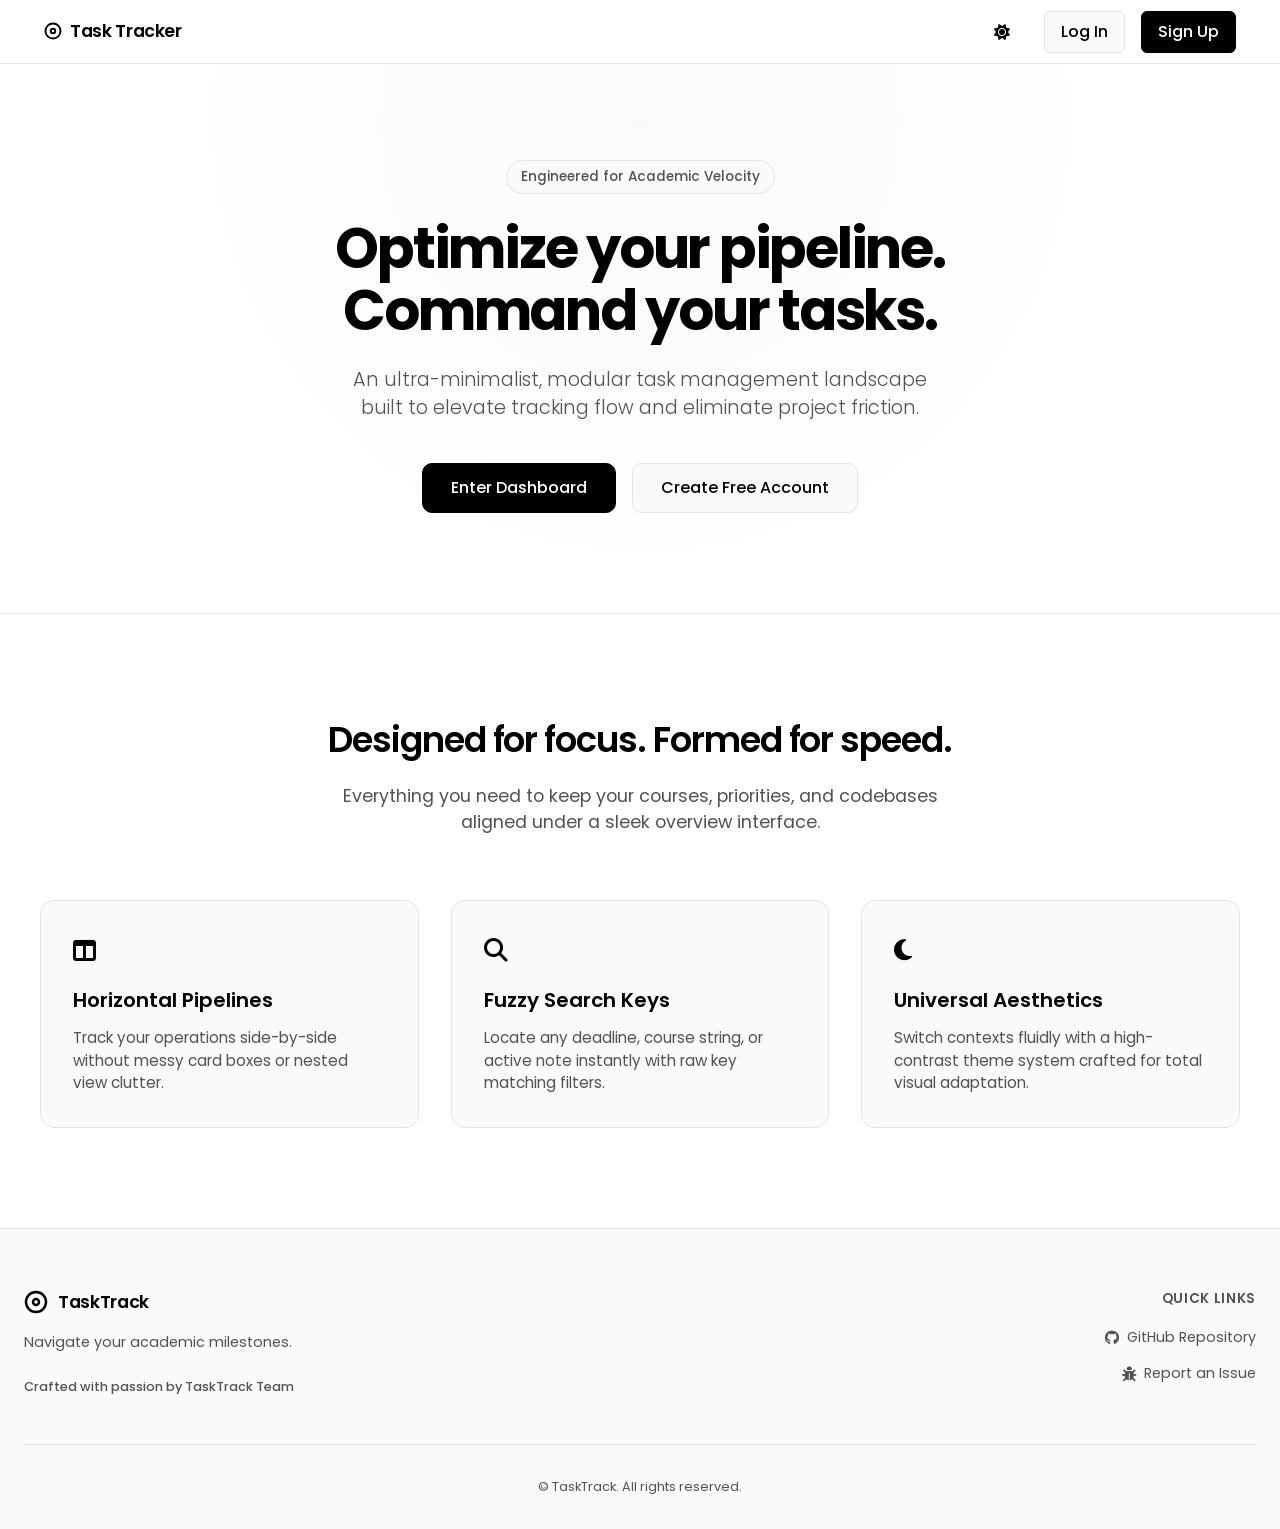
==== commit 9bf31d19: "done job flam" ====
--- a/frontend/pages/index.html
+++ b/frontend/pages/index.html
@@ -7,6 +7,7 @@
     <link rel="preconnect" href="https://fonts.googleapis.com">
     <link rel="preconnect" href="https://fonts.gstatic.com" crossorigin>
     <link href="https://fonts.googleapis.com/css2?family=Poppins:wght@300;400;500;600;700&display=swap" rel="stylesheet">
+    <link rel="stylesheet" href="https://cdnjs.cloudflare.com/ajax/libs/font-awesome/6.4.0/css/all.min.css">
     <link rel="stylesheet" href="../css/style.css">
 </head>
 <body>
@@ -17,7 +18,7 @@
                 Task Tracker
             </a>
             <div class="nav-links" style="align-items: center; display: flex; gap: 16px;">
-                <button class="nav-action-btn" id="theme-toggle-btn" title="Toggle Theme" style="margin-right: 8px;">☀️</button>
+                <button class="nav-action-btn" id="theme-toggle-btn" title="Toggle Theme" style="margin-right: 8px;"><i class="fas fa-sun"></i></button>
                 <a href="login.html" class="btn-secondary">Log In</a>
                 <a href="register.html" class="btn-primary">Sign Up</a>
             </div>
@@ -44,17 +45,17 @@
             </header>
             <div class="features-grid">
                 <div class="feature-card">
-                    <div class="feature-icon">⚄</div>
+                    <div class="feature-icon"><i class="fas fa-columns"></i></div>
                     <h3 class="feature-title">Horizontal Pipelines</h3>
                     <p class="feature-text">Track your operations side-by-side without messy card boxes or nested view clutter.</p>
                 </div>
                 <div class="feature-card">
-                    <div class="feature-icon">🔍</div>
+                    <div class="feature-icon"><i class="fas fa-search"></i></div>
                     <h3 class="feature-title">Fuzzy Search Keys</h3>
                     <p class="feature-text">Locate any deadline, course string, or active note instantly with raw key matching filters.</p>
                 </div>
                 <div class="feature-card">
-                    <div class="feature-icon">🌓</div>
+                    <div class="feature-icon"><i class="fas fa-moon"></i></div>
                     <h3 class="feature-title">Universal Aesthetics</h3>
                     <p class="feature-text">Switch contexts fluidly with a high-contrast theme system crafted for total visual adaptation.</p>
                 </div>
@@ -64,8 +65,26 @@
 
     <footer class="main-footer">
         <div class="footer-container">
-            <div class="footer-logo">⚡ Task Tracker, Inc.</div>
-            <p class="footer-copyright">&copy; 2026 Task Tracker Workspace Systems.</p>
+            <div class="footer-left">
+                <div class="footer-branding">
+                    <svg class="footer-logo-icon" viewBox="0 0 24 24" fill="none" stroke="currentColor" stroke-width="2.5"><path d="M12 22c5.523 0 10-4.477 10-10S17.523 2 12 2 2 6.477 2 12s4.477 10 10 10z"/><circle cx="12" cy="12" r="3"/></svg>
+                    <span class="footer-logo-text">TaskTrack</span>
+                </div>
+                <p class="footer-tagline">Navigate your academic milestones.</p>
+                <p class="footer-credit">Crafted with passion by TaskTrack Team</p>
+            </div>
+            <div class="footer-right">
+                <div class="footer-section">
+                    <h4 class="footer-section-title">Quick Links</h4>
+                    <ul class="footer-links">
+                        <li><a href="https://github.com" target="_blank" class="footer-link"><i class="fab fa-github"></i> GitHub Repository</a></li>
+                        <li><a href="mailto:support@tasktrack.dev" class="footer-link"><i class="fas fa-bug"></i> Report an Issue</a></li>
+                    </ul>
+                </div>
+            </div>
+        </div>
+        <div class="footer-bottom">
+            <p class="footer-copyright">© TaskTrack. All rights reserved.</p>
         </div>
     </footer>
 
--- a/frontend/css/style.css
+++ b/frontend/css/style.css
@@ -121,7 +121,47 @@
 }
 
 .btn-secondary:hover { background-color: var(--bg-main); border-color: var(--text-main); }
+
+.btn-danger {
+    background-color: var(--danger-color);
+    color: var(--accent-contrast);
+    padding: 8px 16px;
+    border-radius: var(--radius-sm);
+    font-weight: 500;
+    cursor: pointer;
+    display: inline-flex;
+    align-items: center;
+    justify-content: center;
+    transition: var(--transition);
+    border: 1px solid var(--danger-color);
+}
+
+.btn-danger:hover { opacity: 0.9; transform: translateY(-0.5px); }
+
+.btn-clear-history {
+    background-color: transparent;
+    color: var(--text-secondary);
+    padding: 6px 12px;
+    border-radius: var(--radius-sm);
+    font-weight: 500;
+    cursor: pointer;
+    display: inline-flex;
+    align-items: center;
+    justify-content: center;
+    gap: 6px;
+    font-size: 0.85rem;
+    transition: var(--transition);
+    border: 1px solid var(--border-color);
+}
+
+.btn-clear-history:hover {
+    background-color: rgba(222, 53, 11, 0.1);
+    color: var(--danger-color);
+    border-color: var(--danger-color);
+}
+
 .btn-danger-text { color: var(--danger-color); font-weight: 500; cursor: pointer; padding: 8px 0; }
+
 .btn-large { padding: 12px 28px; border-radius: var(--radius-md); font-size: 1rem; }
 .btn-full { width: 100%; }
 
@@ -187,9 +227,124 @@
 .feature-title { font-size: 1.25rem; font-weight: 600; margin-bottom: 12px; }
 .feature-text { color: var(--text-secondary); font-size: 0.95rem; }
 
-.main-footer { padding: 40px 24px; border-top: 1px solid var(--border-color); font-size: 0.85rem; color: var(--text-secondary); }
-.footer-container { max-width: 1240px; margin: 0 auto; display: flex; justify-content: space-between; align-items: center; }
-.footer-logo { font-weight: 600; color: var(--text-main); }
+.main-footer {
+    padding: 60px 24px 32px;
+    border-top: 1px solid var(--border-color);
+    background-color: var(--bg-surface);
+}
+
+.footer-container {
+    max-width: 1240px;
+    margin: 0 auto;
+    display: grid;
+    grid-template-columns: 1fr 1fr;
+    gap: 64px;
+    margin-bottom: 48px;
+}
+
+.footer-left {
+    display: flex;
+    flex-direction: column;
+}
+
+.footer-branding {
+    display: flex;
+    align-items: center;
+    gap: 10px;
+    margin-bottom: 16px;
+}
+
+.footer-logo-icon {
+    width: 24px;
+    height: 24px;
+    flex-shrink: 0;
+}
+
+.footer-logo-text {
+    font-weight: 600;
+    font-size: 1.1rem;
+    letter-spacing: -0.02em;
+}
+
+.footer-tagline {
+    font-size: 0.9rem;
+    color: var(--text-secondary);
+    margin-bottom: 24px;
+    max-width: 300px;
+}
+
+.footer-credit {
+    font-size: 0.8rem;
+    color: var(--text-secondary);
+    font-weight: 500;
+}
+
+.footer-right {
+    display: flex;
+    justify-content: flex-end;
+}
+
+.footer-section {
+    text-align: right;
+}
+
+.footer-section-title {
+    font-size: 0.85rem;
+    font-weight: 600;
+    text-transform: uppercase;
+    letter-spacing: 0.05em;
+    color: var(--text-secondary);
+    margin-bottom: 16px;
+}
+
+.footer-links {
+    list-style: none;
+    display: flex;
+    flex-direction: column;
+    gap: 12px;
+}
+
+.footer-link {
+    font-size: 0.9rem;
+    color: var(--text-secondary);
+    transition: var(--transition);
+    display: inline-flex;
+    align-items: center;
+    gap: 8px;
+    justify-content: flex-end;
+}
+
+.footer-link:hover {
+    color: var(--text-main);
+}
+
+.footer-bottom {
+    max-width: 1240px;
+    margin: 0 auto;
+    padding-top: 32px;
+    border-top: 1px solid var(--border-color);
+    text-align: center;
+}
+
+.footer-copyright {
+    font-size: 0.8rem;
+    color: var(--text-secondary);
+}
+
+@media (max-width: 768px) {
+    .footer-container {
+        grid-template-columns: 1fr;
+        gap: 32px;
+    }
+    
+    .footer-section {
+        text-align: left;
+    }
+    
+    .footer-link {
+        justify-content: flex-start;
+    }
+}
 
 /* ==========================================================================
    APP EXCLUSIVE NAVBAR SYSTEM
@@ -394,6 +549,8 @@
 .modal-content { background-color: var(--bg-main); border: 1px solid var(--border-color); border-radius: var(--radius-lg); width: 100%; max-width: 500px; padding: 32px; box-shadow: var(--shadow-lg); transform: translateY(10px); transition: transform 0.2s ease; }
 .modal-overlay.active .modal-content { transform: translateY(0); }
 .modal-title { font-size: 1.35rem; font-weight: 600; letter-spacing: -0.02em; margin-bottom: 24px; }
+
+.modal-desc { font-size: 0.95rem; color: var(--text-secondary); margin-bottom: 24px; line-height: 1.5; }
 .form-group { margin-bottom: 18px; }
 .form-label { display: block; font-size: 0.85rem; font-weight: 500; margin-bottom: 6px; }
 .form-input { width: 100%; background-color: var(--bg-surface); border: 1px solid var(--border-color); border-radius: var(--radius-sm); padding: 10px 14px; font-size: 0.95rem; transition: var(--transition); }
@@ -434,10 +591,95 @@
 input:checked + .switch-slider { background-color: var(--accent-color); }
 input:checked + .switch-slider:before { transform: translateX(20px); background-color: var(--accent-contrast); }
 
+/* ==========================================================================
+   AUTH PAGES (LOGIN & REGISTER)
+   ========================================================================== */
+.auth-body {
+    display: flex;
+    align-items: center;
+    justify-content: center;
+    min-height: 100vh;
+    padding: 24px;
+    background: radial-gradient(circle at 50% 20%, var(--bg-surface) 0%, var(--bg-main) 60%);
+}
+
+.auth-card {
+    background-color: var(--bg-main);
+    border: 1px solid var(--border-color);
+    border-radius: var(--radius-lg);
+    padding: 48px;
+    width: 100%;
+    max-width: 600px;
+    box-shadow: var(--shadow-lg);
+}
+
+.auth-header {
+    text-align: center;
+    margin-bottom: 32px;
+}
+
+.auth-logo {
+    display: inline-flex;
+    align-items: center;
+    gap: 10px;
+    font-weight: 600;
+    font-size: 1.2rem;
+    letter-spacing: -0.02em;
+    margin-bottom: 24px;
+}
+
+.auth-logo-icon {
+    width: 24px;
+    height: 24px;
+}
+
+.auth-title {
+    font-size: 1.75rem;
+    font-weight: 700;
+    letter-spacing: -0.03em;
+    margin-bottom: 8px;
+}
+
+.auth-subtitle {
+    font-size: 0.95rem;
+    color: var(--text-secondary);
+}
+
+.auth-form {
+    margin-bottom: 24px;
+}
+
+.auth-footer {
+    text-align: center;
+    font-size: 0.85rem;
+    color: var(--text-secondary);
+}
+
+.auth-link {
+    font-weight: 600;
+    color: var(--text-main);
+    text-decoration: underline;
+    text-underline-offset: 3px;
+    transition: var(--transition);
+}
+
+.auth-link:hover {
+    opacity: 0.8;
+}
+
 @media (max-width: 992px) {
     .app-navbar { grid-template-columns: 1fr 1fr; }
     .nav-center { display: none; }
     .board-lane-container { grid-template-columns: 1fr; gap: 24px; }
+}
+@media (max-width: 640px) {
+    .auth-card {
+        max-width: 420px;
+        padding: 32px 24px;
+    }
+    .auth-title {
+        font-size: 1.5rem;
+    }
 }
 @media (max-width: 576px) {
     .profile-name-sm, .profile-chevron { display: none; }
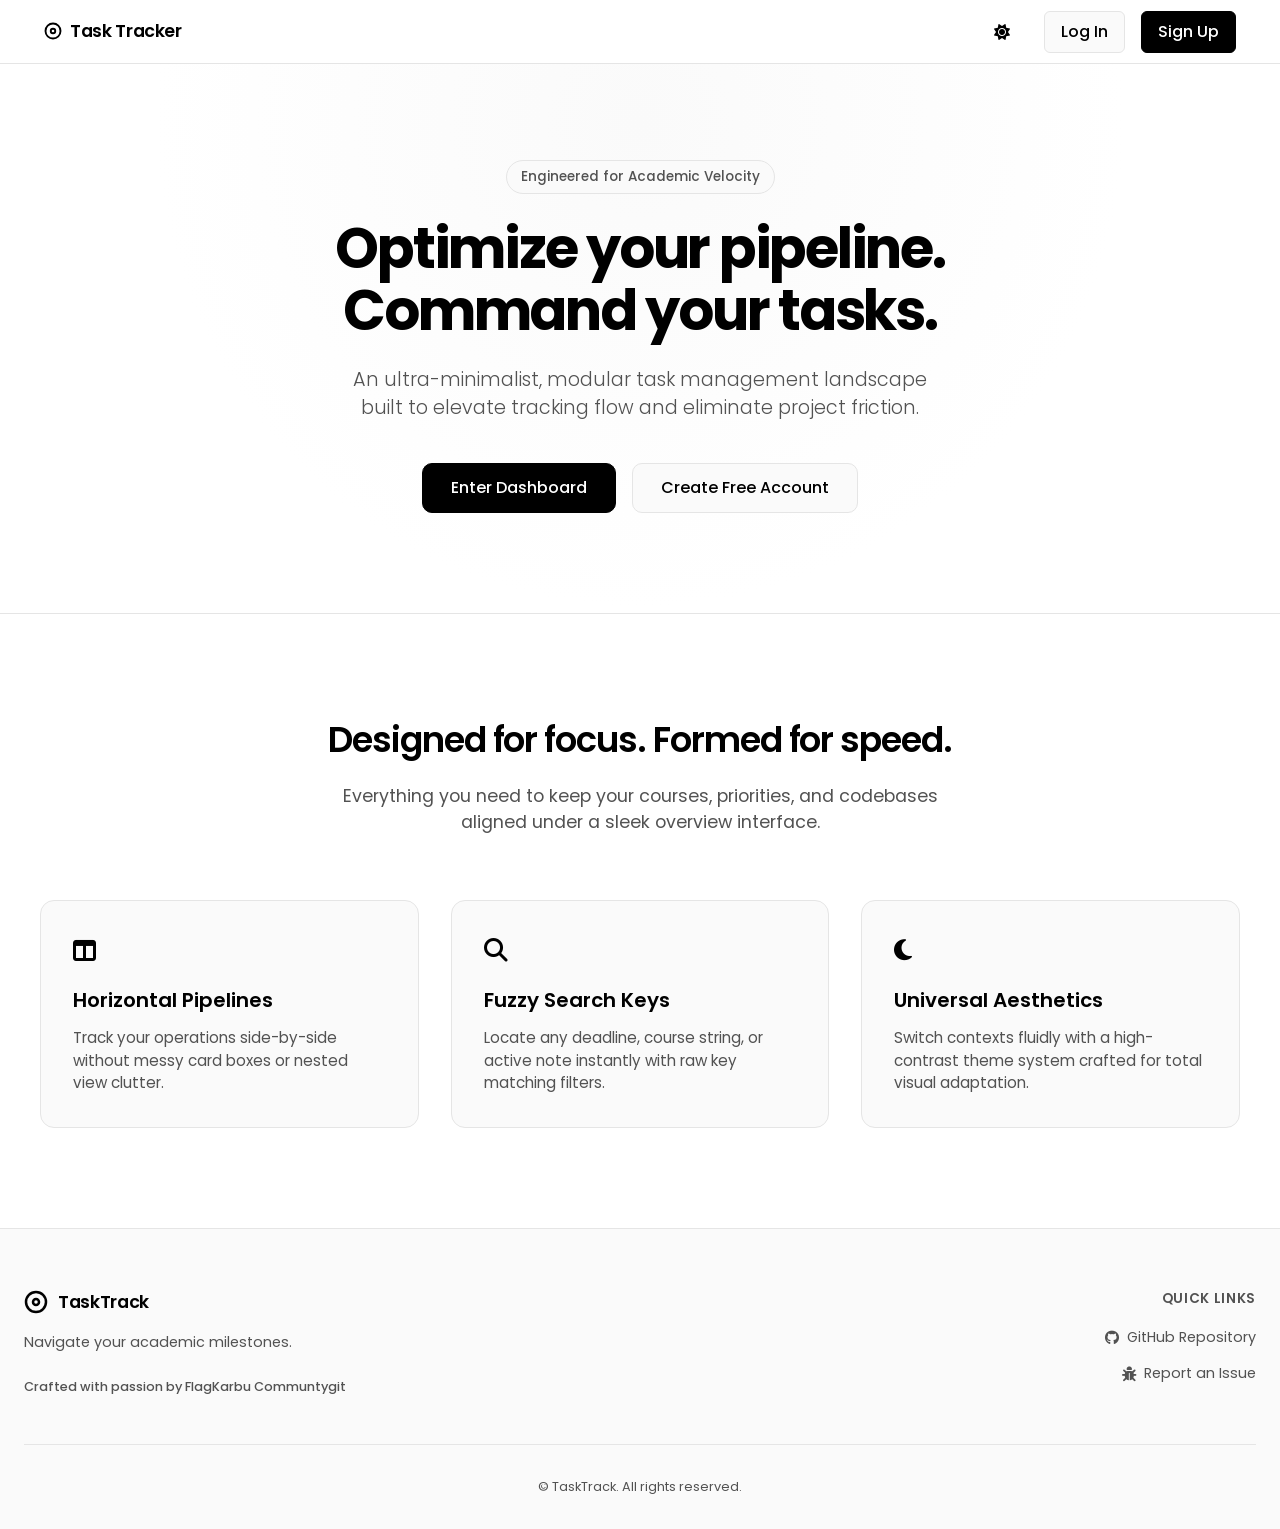
==== commit 7acb6c45: "revisi dikit" ====
--- a/frontend/pages/index.html
+++ b/frontend/pages/index.html
@@ -71,13 +71,13 @@
                     <span class="footer-logo-text">TaskTrack</span>
                 </div>
                 <p class="footer-tagline">Navigate your academic milestones.</p>
-                <p class="footer-credit">Crafted with passion by TaskTrack Team</p>
+                <p class="footer-credit">Crafted with passion by FlagKarbu Communtygit </p>
             </div>
             <div class="footer-right">
                 <div class="footer-section">
                     <h4 class="footer-section-title">Quick Links</h4>
                     <ul class="footer-links">
-                        <li><a href="https://github.com" target="_blank" class="footer-link"><i class="fab fa-github"></i> GitHub Repository</a></li>
+                        <li><a href="https://github.com/naaelle1/TaskTrack" target="_blank" class="footer-link"><i class="fab fa-github"></i> GitHub Repository</a></li>
                         <li><a href="mailto:support@tasktrack.dev" class="footer-link"><i class="fas fa-bug"></i> Report an Issue</a></li>
                     </ul>
                 </div>
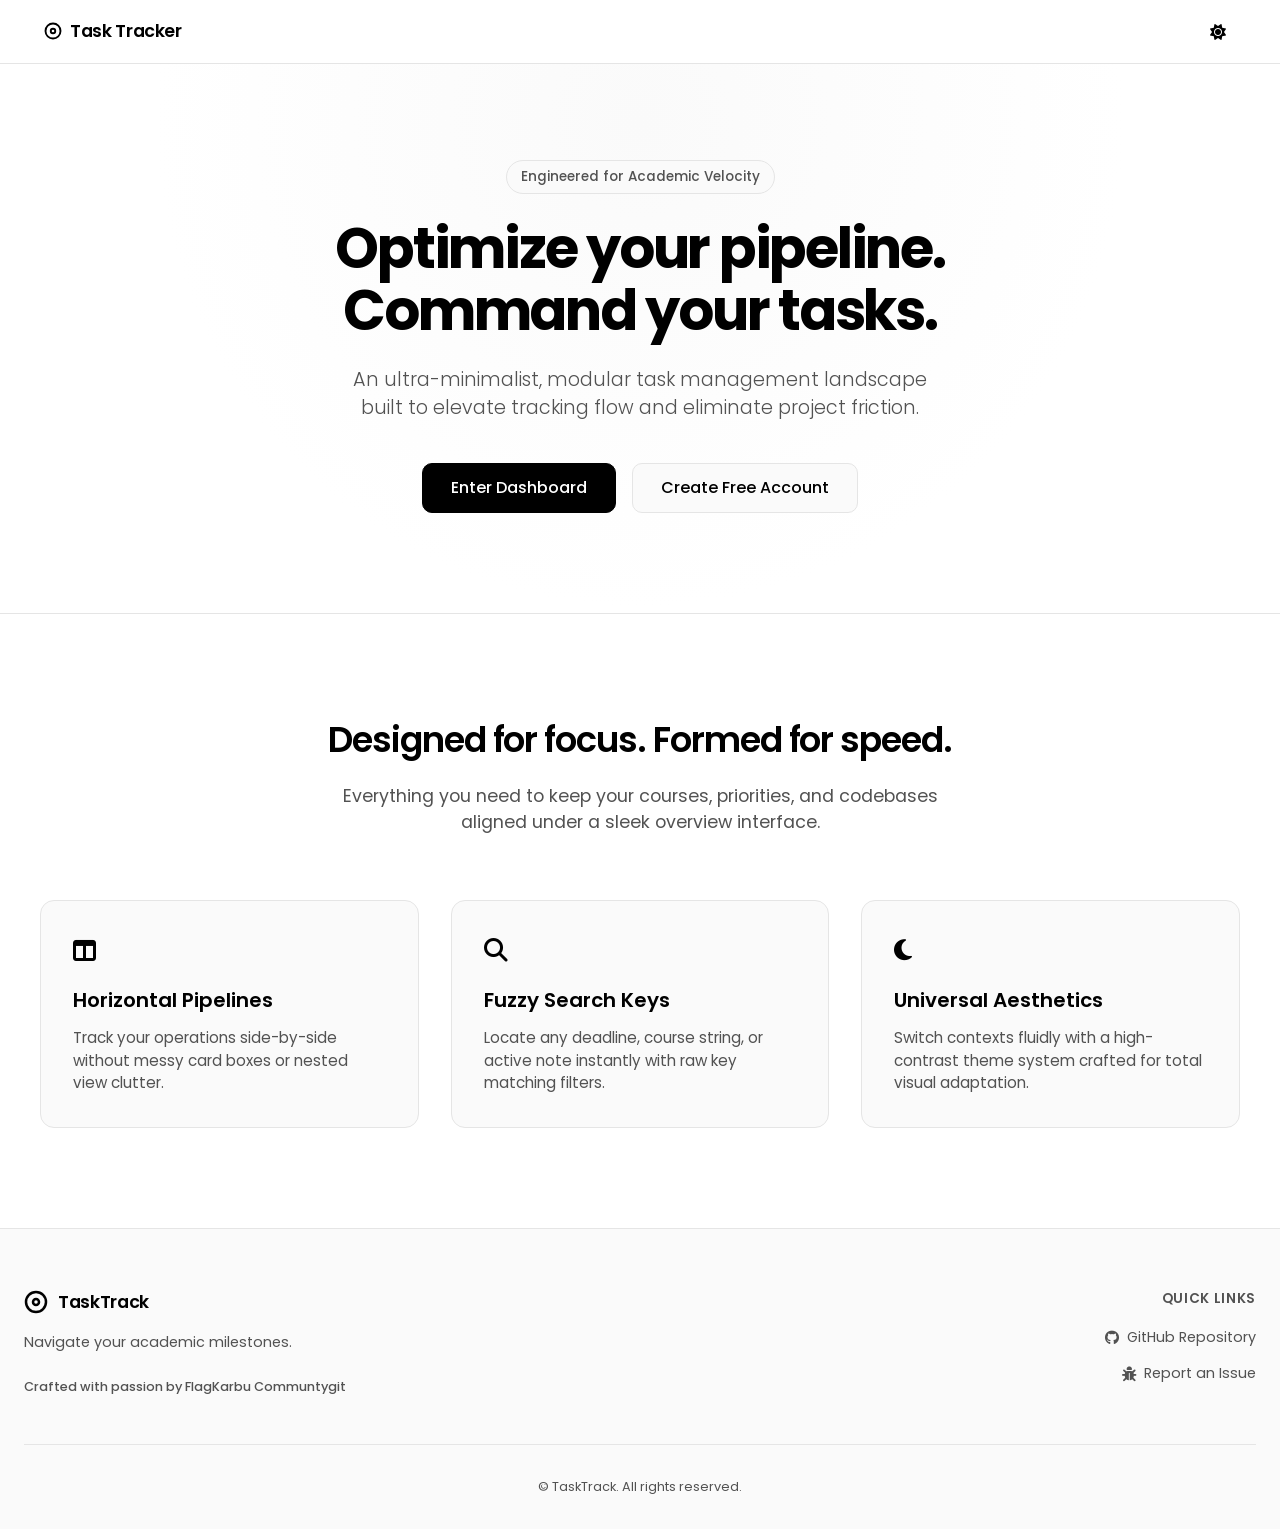
==== commit 3a28dd2b: "done job flam" ====
--- a/frontend/pages/index.html
+++ b/frontend/pages/index.html
@@ -17,10 +17,17 @@
                 <svg class="logo-icon" viewBox="0 0 24 24" fill="none" stroke="currentColor" stroke-width="2.5"><path d="M12 22c5.523 0 10-4.477 10-10S17.523 2 12 2 2 6.477 2 12s4.477 10 10 10z"/><circle cx="12" cy="12" r="3"/></svg>
                 Task Tracker
             </a>
-            <div class="nav-links" style="align-items: center; display: flex; gap: 16px;">
-                <button class="nav-action-btn" id="theme-toggle-btn" title="Toggle Theme" style="margin-right: 8px;"><i class="fas fa-sun"></i></button>
-                <a href="login.html" class="btn-secondary">Log In</a>
-                <a href="register.html" class="btn-primary">Sign Up</a>
+            <div class="nav-right">
+                <button class="nav-action-btn" id="theme-toggle-btn" title="Toggle Theme"><i class="fas fa-sun"></i></button>
+                <button class="nav-hamburger-btn" aria-label="Open menu">
+                    <span></span>
+                    <span></span>
+                    <span></span>
+                </button>
+                <div class="nav-mobile-menu" id="mobile-nav-menu">
+                    <a href="login.html" class="mobile-menu-link">Log In</a>
+                    <a href="register.html" class="mobile-menu-link">Sign Up</a>
+                </div>
             </div>
         </div>
     </nav>
--- a/frontend/css/style.css
+++ b/frontend/css/style.css
@@ -192,6 +192,73 @@
 .nav-logo { font-weight: 600; font-size: 1.1rem; letter-spacing: -0.02em; }
 .nav-links { display: flex; gap: 12px; }
 
+.nav-right {
+    display: flex;
+    align-items: center;
+    gap: 12px;
+    position: relative;
+}
+
+.nav-hamburger-btn {
+    display: none;
+    align-items: center;
+    justify-content: center;
+    width: 52px;
+    height: 36px;
+    border-radius: 999px;
+    background-color: var(--text-main);
+    border: none;
+    cursor: pointer;
+    transition: var(--transition);
+    padding: 0 8px;
+}
+.nav-hamburger-btn span {
+    display: block;
+    width: 20px;
+    height: 3px;
+    border-radius: 999px;
+    background-color: var(--bg-main);
+    margin: 2px 0;
+}
+.nav-hamburger-btn:hover {
+    opacity: 0.9;
+    transform: scale(1.02);
+}
+
+.nav-mobile-menu {
+    position: absolute;
+    top: 58px;
+    right: 0;
+    width: 180px;
+    background-color: var(--bg-main);
+    border: 1px solid var(--border-color);
+    border-radius: var(--radius-md);
+    box-shadow: var(--shadow-lg);
+    opacity: 0;
+    visibility: hidden;
+    transform: translateY(-8px);
+    transition: all 0.2s ease;
+    z-index: 120;
+    padding: 10px 0;
+}
+
+.nav-mobile-menu.active {
+    opacity: 1;
+    visibility: visible;
+    transform: translateY(0);
+}
+
+.mobile-menu-link {
+    display: block;
+    padding: 12px 18px;
+    color: var(--text-main);
+    font-weight: 500;
+    transition: background-color 0.2s ease;
+}
+.mobile-menu-link:hover {
+    background-color: var(--bg-surface);
+}
+
 .hero-section {
     padding: 160px 24px 100px;
     text-align: center;
@@ -332,11 +399,46 @@
 }
 
 @media (max-width: 768px) {
+    .navbar {
+        height: auto;
+        border-bottom: 1px solid var(--border-color);
+        padding: 12px 0;
+    }
+
+    .nav-container {
+        flex-wrap: wrap;
+        align-items: center;
+        justify-content: space-between;
+        gap: 12px;
+        padding: 0 20px;
+        position: relative;
+    }
+
+    .nav-links {
+        display: none;
+    }
+
+    .nav-right {
+        gap: 10px;
+    }
+
+    .nav-hamburger-btn {
+        display: inline-flex;
+    }
+
+    .hero-section {
+        padding: 120px 16px 80px;
+    }
+
     .footer-container {
         grid-template-columns: 1fr;
         gap: 32px;
     }
     
+    .footer-right {
+        justify-content: flex-start;
+    }
+
     .footer-section {
         text-align: left;
     }
@@ -686,4 +788,21 @@
     .dashboard-hero-summary { flex-direction: column; align-items: flex-start; padding: 24px; }
     .mini-progress-wrapper { width: 100%; }
     .form-row { grid-template-columns: 1fr; }
+    .modal-content {
+        max-width: min(100%, 420px);
+        padding: 24px 18px;
+    }
+    .modal-title { font-size: 1.2rem; }
+    .modal-actions, .modal-actions-edit {
+        flex-direction: column-reverse;
+        align-items: stretch;
+        gap: 10px;
+    }
+    .modal-actions-right {
+        width: 100%;
+        justify-content: stretch;
+    }
+    .btn-primary, .btn-secondary, .btn-danger {
+        width: 100%;
+    }
 }
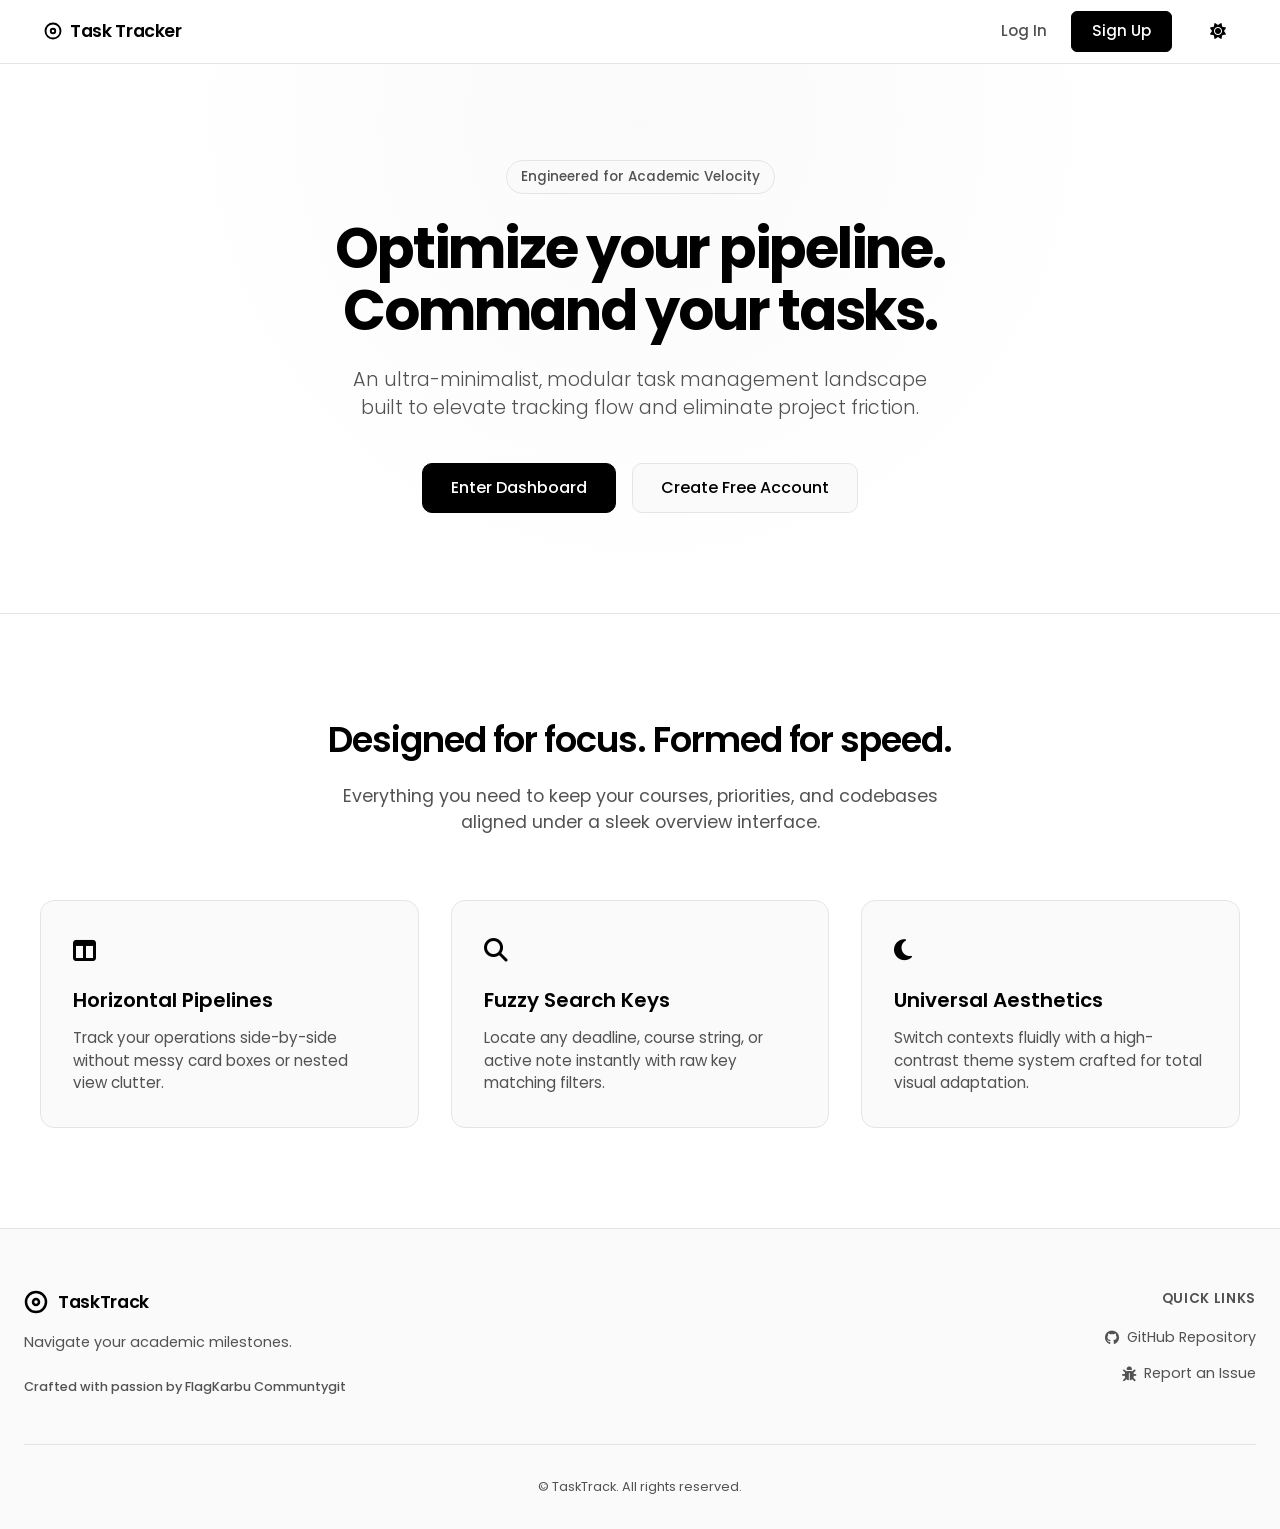
==== commit 3d924c40: "fix: ubah tujuan logout url ke index.html halaman utama" ====
--- a/frontend/pages/index.html
+++ b/frontend/pages/index.html
@@ -18,6 +18,10 @@
                 Task Tracker
             </a>
             <div class="nav-right">
+                <div class="nav-links" style="align-items: center; margin-right: 12px;">
+                    <a href="login.html" style="font-size: 0.95rem; font-weight: 500; padding: 6px 12px; color: var(--text-secondary); transition: color 0.2s;" onmouseover="this.style.color='var(--text-main)'" onmouseout="this.style.color='var(--text-secondary)'">Log In</a>
+                    <a href="register.html" class="btn-primary" style="padding: 8px 20px; font-size: 0.95rem;">Sign Up</a>
+                </div>
                 <button class="nav-action-btn" id="theme-toggle-btn" title="Toggle Theme"><i class="fas fa-sun"></i></button>
                 <button class="nav-hamburger-btn" aria-label="Open menu">
                     <span></span>
